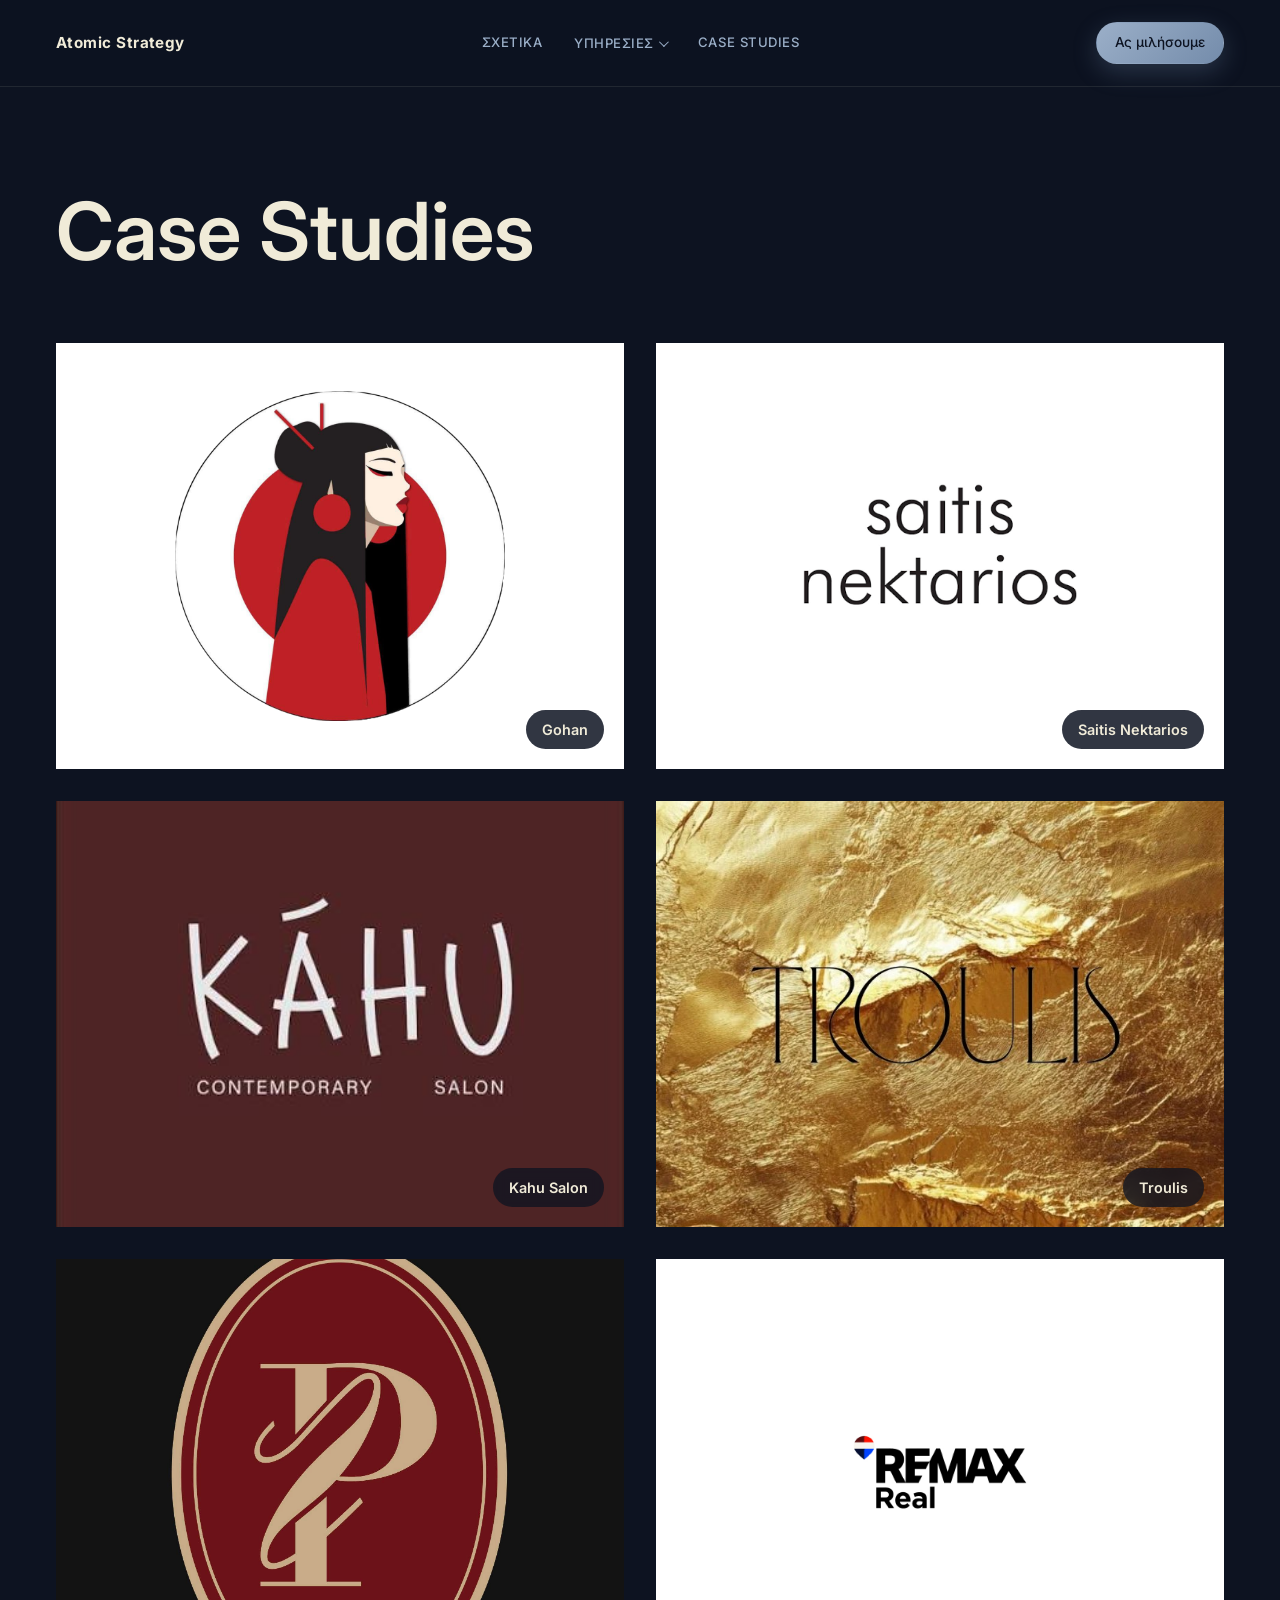
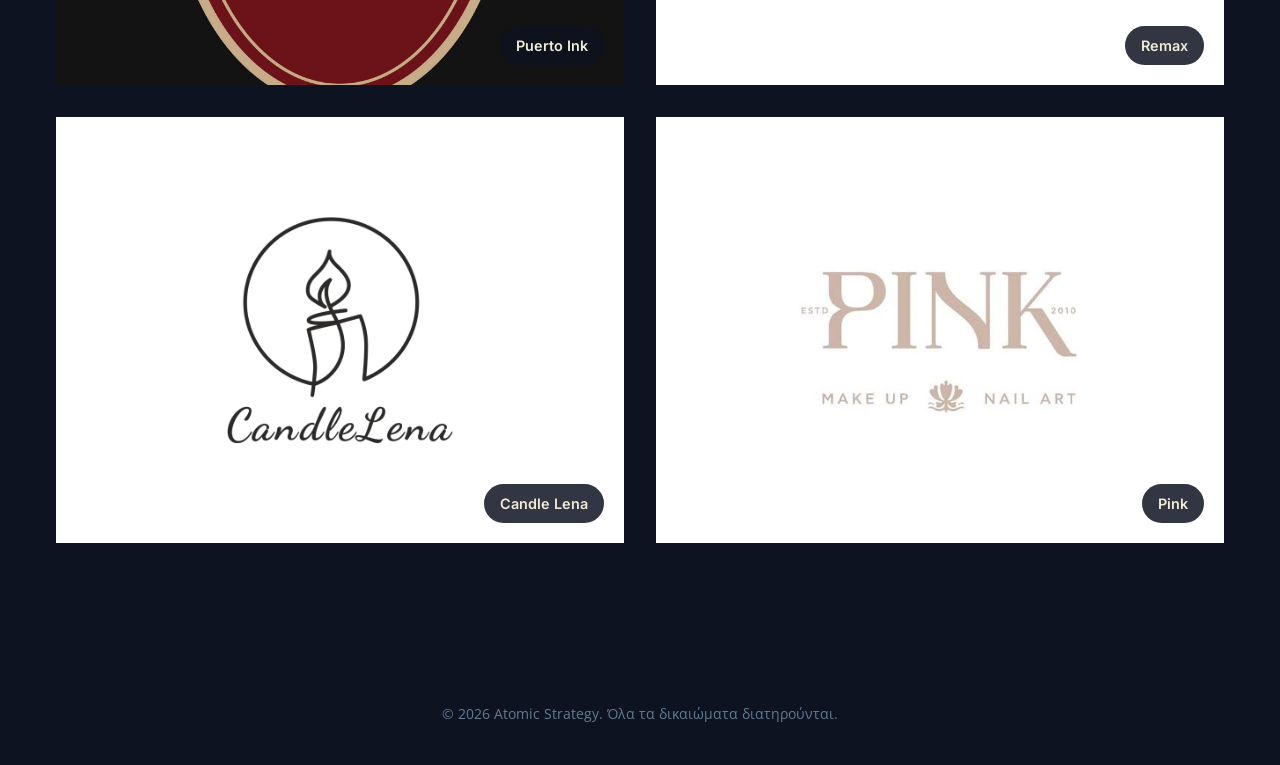
==== case-studies.html @ 685bf505 "Initial commit: Atomic Strategy marketing site Rebranded lamplight-master template into a single-pag" ====
<!DOCTYPE html>
<html lang="el">
<head>
<meta charset="UTF-8">
<meta name="viewport" content="width=device-width, initial-scale=1.0">
<title>Case Studies — Atomic Strategy</title>
<meta name="description" content="Brands που δουλέψαμε μαζί τους — social media, διαφημίσεις και web για κάθε ένα.">
<link rel="icon" type="image/svg+xml" href="assets/favicon.svg">
<link rel="preconnect" href="https://fonts.googleapis.com">
<link rel="preconnect" href="https://fonts.gstatic.com" crossorigin>
<link href="https://fonts.googleapis.com/css2?family=Inter:wght@400;500;600;700;800&family=Open+Sans:wght@400&display=swap" rel="stylesheet">
<link rel="stylesheet" href="styles.css?v=20260916f">
</head>
<body>

<header class="cs-header">
  <a href="index.html" class="cs-logo">Atomic Strategy</a>

  <nav class="cs-header-nav" aria-label="Κύρια πλοήγηση">
    <a href="index.html#about">Σχετικά</a>

    <div class="nav-dropdown">
      <button type="button" class="nav-dropdown-trigger" id="servicesDropdownTrigger" aria-expanded="false" aria-controls="servicesDropdownPanel">Υπηρεσίες</button>
      <div class="nav-dropdown-panel" id="servicesDropdownPanel" aria-hidden="true">
        <div class="nav-dropdown-grid">
          <a href="service-social-media.html" class="nav-dropdown-item">
            <span class="nav-dropdown-icon" aria-hidden="true">📱</span>
            <span class="nav-dropdown-text">
              <strong>Διαχείριση Social Media</strong>
              <span>Στρατηγική, παραγωγή και διαχείριση περιεχομένου για Meta &amp; TikTok, προσαρμοσμένα στο brand σου.</span>
            </span>
          </a>
          <a href="service-ads.html" class="nav-dropdown-item">
            <span class="nav-dropdown-icon" aria-hidden="true">🎯</span>
            <span class="nav-dropdown-text">
              <strong>Meta &amp; Google Ads</strong>
              <span>Καμπάνιες βασισμένες στο customer funnel, με στοχευμένο retargeting και μηνιαίο reporting.</span>
            </span>
          </a>
          <a href="service-web.html" class="nav-dropdown-item">
            <span class="nav-dropdown-icon" aria-hidden="true">🖥️</span>
            <span class="nav-dropdown-text">
              <strong>Κατασκευή Ιστοσελίδων</strong>
              <span>Γρήγορες, custom ιστοσελίδες φτιαγμένες να μετατρέπουν — όχι απλώς να δείχνουν ωραία.</span>
            </span>
          </a>
          <a href="service-brand-strategy.html" class="nav-dropdown-item">
            <span class="nav-dropdown-icon" aria-hidden="true">🚀</span>
            <span class="nav-dropdown-text">
              <strong>Brand Strategy</strong>
              <span>Θέση, αφήγηση και ταυτότητα που κάνουν το brand σου να ξεχωρίζει από το πλήθος.</span>
            </span>
          </a>
        </div>
        <a href="index.html#contact" class="nav-dropdown-footer">
          <span>Δεν ξέρεις από πού να ξεκινήσεις;</span>
          <span class="nav-dropdown-footer-cta">Κλείσε ένα ραντεβού <span aria-hidden="true">→</span></span>
        </a>
      </div>
    </div>

    <a href="case-studies.html">Case Studies</a>
  </nav>

  <a href="index.html#contact" class="btn btn-primary btn-small">Ας μιλήσουμε</a>
</header>

<main class="cs-main">
  <h1 class="cs-title">Case Studies</h1>

  <div class="cs-grid">
    <a href="index.html#contact" class="cs-item is-logo">
      <img src="assets/clients/gohan.png" alt="Gohan" loading="lazy">
      <span class="cs-item-name">Gohan</span>
    </a>
    <a href="index.html#contact" class="cs-item is-logo">
      <img src="assets/clients/saitis nektarios.png" alt="Saitis Nektarios" loading="lazy">
      <span class="cs-item-name">Saitis Nektarios</span>
    </a>
    <a href="index.html#contact" class="cs-item">
      <img src="assets/clients/kahu salon.jpeg" alt="Kahu Salon" loading="lazy">
      <span class="cs-item-name">Kahu Salon</span>
    </a>
    <a href="index.html#contact" class="cs-item">
      <img src="assets/clients/troulis.jpg" alt="Troulis" loading="lazy">
      <span class="cs-item-name">Troulis</span>
    </a>
    <a href="index.html#contact" class="cs-item">
      <img src="assets/clients/puertoink.jpg" alt="Puerto Ink" loading="lazy">
      <span class="cs-item-name">Puerto Ink</span>
    </a>
    <a href="index.html#contact" class="cs-item is-logo">
      <img src="assets/clients/remax.jpeg" alt="Remax" loading="lazy">
      <span class="cs-item-name">Remax</span>
    </a>
    <a href="index.html#contact" class="cs-item is-logo">
      <img src="assets/clients/candle lena.webp" alt="Candle Lena" loading="lazy">
      <span class="cs-item-name">Candle Lena</span>
    </a>
    <a href="index.html#contact" class="cs-item is-logo">
      <img src="assets/clients/pink.jpeg" alt="Pink" loading="lazy">
      <span class="cs-item-name">Pink</span>
    </a>
  </div>
</main>

<footer class="cs-footer">
  <span>© <span id="year"></span> Atomic Strategy. Όλα τα δικαιώματα διατηρούνται.</span>
</footer>

<script src="script.js?v=20260916f"></script>
</body>
</html>
---- styles.css ----
/* =========================================================
   Atomic Strategy — Brand & Marketing Strategy Studio
   Design system: monochrome deep-blue, dusty denim as a small accent
   Inter (display) + Open Sans (body) + Horizon (wordmark)
   ========================================================= */

@font-face {
  font-family: "Horizon";
  src: url("fonts/horizon/Horizon.woff2") format("woff2"),
       url("fonts/horizon/Horizon.otf") format("opentype");
  font-weight: 400; font-style: normal; font-display: swap;
}

/* Smooth native crossfade between pages (index ↔ case-studies ↔ the four
   service-*.html pages) — browsers that support the View Transitions API
   (Chromium-based ones, at least) animate the old page fading into the new
   one automatically; everywhere else this is simply ignored and navigation
   just works as normal. */
@view-transition {
  navigation: auto;
}

/* Previous accent palette, before the "Deep Space Blue Elegance" rebrand
   below — kept here for an easy rollback if needed:
   --bg-deep: #000000; --bg-base: #000000;
   --bg-raised: #495867; --bg-raised-2: #577399;
   --amber: #fe5f55; --amber-bright: #ff8177; --amber-dim: #d94a41;
   --amber-glow: rgba(254, 95, 85, 0.28); --accent-ink: #495867;
   --magenta: #bdd5ea; --magenta-bright: #d7e8f4;
   --magenta-glow: rgba(189, 213, 234, 0.25);
   --yellow: #fe5f55; --yellow-glow: rgba(254, 95, 85, 0.22);
   --text-primary: #f7f7ff; --text-secondary: #bdd5ea; --text-muted: #8fa3b8;
*/
:root {
  /* "Deep Space Blue Elegance" palette (coolors.co/palettes/popular/elegant) */
  --bg-deep: #0d1321;   /* Ink Black */
  --bg-base: #0d1321;
  --bg-raised: #1d2d44;   /* Deep Space Blue */
  --bg-raised-2: #3e5c76; /* Blue Slate */
  --border-soft: rgba(240, 235, 216, 0.09);
  --border-strong: rgba(240, 235, 216, 0.2);

  /* Dusty Denim — used only as a small accent */
  --amber: #748cab;
  --amber-bright: #9bafc8;
  --amber-dim: #5d7699;
  --amber-glow: rgba(116, 140, 171, 0.28);
  --accent-ink: #0d1321; /* Ink Black text on accent surfaces */

  /* Secondary accent for kickers, badges & doodles — Eggshell, the warm
     counterpoint to the cool blue primary accent */
  --magenta: #f0ebd8;
  --magenta-bright: #f7f3e4;
  --magenta-glow: rgba(240, 235, 216, 0.25);
  --yellow: #748cab;
  --yellow-glow: rgba(116, 140, 171, 0.22);

  /* Text */
  --text-primary: #f0ebd8;  /* Eggshell */
  --text-secondary: #9bafc8; /* light Dusty Denim */
  --text-muted: #647a91;

  --font-display: "Inter", "Segoe UI", sans-serif;
  --font-body: "Open Sans", "Segoe UI", sans-serif;
  --font-wordmark: "Horizon", var(--font-display);

  --radius-md: 14px;
  --radius-lg: 22px;
  --radius-pill: 999px;

  --shadow-soft: 0 20px 60px rgba(0, 0, 0, 0.55);
}

/* ---------- Reset ---------- */
* {
  box-sizing: border-box;
}

html {
  scroll-behavior: smooth;
  scrollbar-width: thin;
  scrollbar-color: var(--amber) var(--bg-deep);
}

::-webkit-scrollbar {
  width: 11px;
}

::-webkit-scrollbar-track {
  background: var(--bg-deep);
}

::-webkit-scrollbar-thumb {
  background: var(--amber-dim);
  border-radius: var(--radius-pill);
  border: 2px solid var(--bg-deep);
}

::-webkit-scrollbar-thumb:hover {
  background: var(--amber);
}

body {
  margin: 0;
  background: var(--bg-base);
  color: var(--text-primary);
  font-family: var(--font-body);
  line-height: 1.6;
  -webkit-font-smoothing: antialiased;
}

img {
  max-width: 100%;
  display: block;
}

a {
  color: inherit;
  text-decoration: none;
}

ul {
  margin: 0;
  padding: 0;
  list-style: none;
}

h1, h2, h3, h4 {
  font-family: var(--font-display);
  font-weight: 600;
  line-height: 1.2;
  margin: 0 0 0.5em;
}

p {
  margin: 0 0 1em;
}

.wrap {
  position: relative;
  z-index: 1;
  max-width: 1440px;
  margin: 0 auto;
  padding: 0 40px;
}

.skip-link {
  position: absolute;
  left: -9999px;
  top: 0;
  background: var(--amber);
  color: var(--accent-ink);
  padding: 12px 20px;
  border-radius: 0 0 8px 0;
  z-index: 100;
  font-weight: 600;
}

.skip-link:focus {
  left: 0;
}

/* ---------- Intro loader ----------
   "Atomic" stays put while the word below it cycles through a list (see
   script.js) and settles on "Strategy" — spelling out the full brand name
   before the loader fades out and hands off to the page underneath, which
   has already been rendering (and animating in) behind it the whole time. */
.loader {
  position: fixed;
  inset: 0;
  z-index: 500;
  display: flex;
  align-items: center;
  justify-content: center;
  background: var(--bg-deep);
  opacity: 1;
  visibility: visible;
  transition: opacity 0.6s ease, visibility 0s linear 0s;
}

.loader.is-done {
  opacity: 0;
  visibility: hidden;
  pointer-events: none;
  transition: opacity 0.6s ease, visibility 0s linear 0.6s;
}

body.is-loading {
  overflow: hidden;
}

.loader-inner {
  display: flex;
  flex-direction: column;
  align-items: center;
  gap: 0.15em;
  text-align: center;
  font-family: var(--font-wordmark);
  font-weight: 400;
}

.loader-atomic {
  font-size: clamp(2.2rem, 7vw, 5rem);
  letter-spacing: 0.02em;
  color: var(--text-primary);
}

.loader-cycle {
  display: inline-block;
  min-height: 1.15em;
  font-size: clamp(1.5rem, 4.6vw, 3.2rem);
  letter-spacing: 0.02em;
  color: var(--amber);
  opacity: 1;
  transform: translateY(0);
  transition: opacity 0.07s ease, transform 0.07s ease;
}

.loader-cycle.is-flip {
  opacity: 0;
  transform: translateY(-6px);
}

.loader-cycle.is-final {
  color: var(--amber-bright);
  text-shadow: 0 0 22px var(--amber-glow);
  animation: loader-final-pop 0.5s cubic-bezier(0.34, 1.56, 0.64, 1) both;
}

@keyframes loader-final-pop {
  0% { transform: scale(0.8); text-shadow: 0 0 0 transparent; }
  55% { transform: scale(1.16); text-shadow: 0 0 30px var(--amber-glow); }
  100% { transform: scale(1); text-shadow: 0 0 22px var(--amber-glow); }
}

.loader-bar {
  margin-top: 1.6em;
  width: min(220px, 50vw);
  height: 3px;
  border-radius: var(--radius-pill);
  background: var(--border-soft);
  overflow: hidden;
}

.loader-bar-fill {
  display: block;
  height: 100%;
  width: 0%;
  background: linear-gradient(90deg, var(--amber), var(--amber-bright));
  border-radius: var(--radius-pill);
  transition: width 0.12s linear;
}

@media (prefers-reduced-motion: reduce) {
  .loader { transition: none; }
  .loader-cycle { transition: none; }
  .loader-cycle.is-final { animation: none; }
  .loader-bar-fill { transition: none; }
}

/* ---------- Buttons ---------- */
.btn {
  display: inline-flex;
  align-items: center;
  justify-content: center;
  gap: 8px;
  padding: 13px 26px;
  border-radius: var(--radius-pill);
  font-family: var(--font-display);
  font-weight: 500;
  font-size: 0.95rem;
  border: 1px solid transparent;
  cursor: pointer;
  transition: transform 0.2s ease, box-shadow 0.2s ease, background 0.2s ease, border-color 0.2s ease;
  white-space: nowrap;
}

.btn-primary {
  background: linear-gradient(135deg, var(--amber-bright), var(--amber));
  color: var(--accent-ink);
  box-shadow: 0 8px 24px var(--amber-glow);
}

.btn-primary:hover {
  transform: translateY(-2px);
  box-shadow: 0 12px 32px var(--amber-glow);
}

.btn-ghost {
  background: transparent;
  border-color: var(--border-strong);
  color: var(--text-primary);
}

.btn-ghost:hover {
  border-color: var(--amber);
  color: var(--amber-bright);
}

.btn-small {
  padding: 9px 18px;
  font-size: 0.85rem;
}

/* ---------- Brand badge, top-left ---------- */
.brand-badge {
  position: absolute;
  top: 40px;
  left: 40px;
  z-index: 2;
  display: inline-flex;
  text-decoration: none;
  transition: transform 0.25s ease, filter 0.25s ease;
}

.brand-badge:hover {
  transform: scale(1.06);
  filter: drop-shadow(0 0 10px var(--amber-glow));
}

.brand-badge-text {
  font-family: var(--font-display);
  font-weight: 700;
  font-size: 0.72rem;
  line-height: 1.2;
  letter-spacing: 0.04em;
  text-transform: uppercase;
  color: var(--text-primary);
}

/* ---------- Nav (embedded in hero) ----------
   The menu toggle stands on its own on the left edge, vertically centered;
   the language switch stands separately, top-right. */
.hero-top-right {
  position: absolute;
  top: 40px;
  right: 40px;
  z-index: 2;
  display: flex;
  align-items: center;
  gap: 20px;
}

/* ---------- Section nav, top-center ---------- */
.hero-nav {
  position: absolute;
  top: 40px;
  left: 50%;
  transform: translateX(-50%);
  z-index: 2;
  display: flex;
  gap: clamp(20px, 3vw, 36px);
}

.hero-nav a {
  font-family: var(--font-display);
  font-size: 0.82rem;
  font-weight: 500;
  letter-spacing: 0.04em;
  text-transform: uppercase;
  color: var(--text-secondary);
  text-decoration: none;
  transition: color 0.2s ease;
}

.hero-nav a:hover {
  color: var(--amber-bright);
}

/* ---------- Floating navbar ----------
   Hidden (and non-interactive) while the hero is the active panel — its own
   embedded nav covers that — then fades in as a compact pill once scrolled
   past it, and stays fixed at the top for the rest of the page. Toggled via
   .is-visible from the pinned-scroll active-panel tracking in script.js. */
.floating-nav {
  position: fixed;
  top: 24px;
  left: 50%;
  z-index: 50;
  display: flex;
  align-items: center;
  gap: clamp(20px, 3vw, 40px);
  padding: 10px 10px 10px 22px;
  background: var(--bg-raised);
  border: 1px solid var(--border-soft);
  border-radius: var(--radius-md);
  box-shadow: var(--shadow-soft);
  opacity: 0;
  visibility: hidden;
  pointer-events: none;
  transform: translate(-50%, -10px);
  transition: opacity 0.3s ease, transform 0.3s ease, visibility 0s linear 0.3s;
}

.floating-nav.is-visible {
  opacity: 1;
  visibility: visible;
  pointer-events: auto;
  transform: translate(-50%, 0);
  transition: opacity 0.3s ease, transform 0.3s ease, visibility 0s;
}

.floating-nav-logo {
  font-family: var(--font-display);
  font-weight: 700;
  font-size: 0.85rem;
  letter-spacing: 0.03em;
  color: var(--text-primary);
  text-decoration: none;
  white-space: nowrap;
}

.floating-nav-links {
  display: flex;
  align-items: center;
  gap: clamp(16px, 2.4vw, 28px);
}

.floating-nav-links a,
.floating-nav-links .nav-dropdown-trigger {
  font-family: var(--font-display);
  font-size: 0.8rem;
  font-weight: 500;
  letter-spacing: 0.02em;
  color: var(--text-secondary);
  text-decoration: none;
  white-space: nowrap;
  transition: color 0.2s ease;
}

.floating-nav-links a:hover,
.floating-nav-links .nav-dropdown-trigger:hover {
  color: var(--amber-bright);
}

@media (max-width: 900px) {
  /* Drop the services dropdown from the compact pill on narrow viewports —
     it's still reachable from the hero's own nav further down the page. */
  .floating-nav {
    gap: 14px;
    padding: 8px 8px 8px 16px;
  }
  .floating-nav-links {
    gap: 12px;
  }
  .floating-nav-links .nav-dropdown {
    display: none;
  }
}

@media (max-width: 620px) {
  .floating-nav-logo {
    display: none;
  }
}

/* ---------- Services mega-menu dropdown, off the top nav ---------- */
.nav-dropdown {
  position: relative;
}

.nav-dropdown-trigger {
  display: inline-flex;
  align-items: center;
  gap: 5px;
  background: none;
  border: none;
  padding: 0;
  font-family: var(--font-display);
  font-size: 0.82rem;
  font-weight: 500;
  letter-spacing: 0.04em;
  text-transform: uppercase;
  color: var(--text-secondary);
  cursor: pointer;
  transition: color 0.2s ease;
}

.nav-dropdown-trigger::after {
  content: "";
  width: 6px;
  height: 6px;
  border-right: 1.5px solid currentColor;
  border-bottom: 1.5px solid currentColor;
  transform: rotate(45deg) translateY(-2px);
  transition: transform 0.2s ease;
}

.nav-dropdown-trigger:hover,
.nav-dropdown.is-open .nav-dropdown-trigger {
  color: var(--amber-bright);
}

.nav-dropdown.is-open .nav-dropdown-trigger::after {
  transform: rotate(-135deg) translateY(1px);
}

.nav-dropdown-panel {
  position: absolute;
  top: 100%;
  left: 50%;
  margin-top: 18px;
  transform: translate(-50%, -8px);
  width: min(620px, 90vw);
  z-index: 5;
  background: var(--bg-raised);
  border: 1px solid var(--border-soft);
  border-radius: var(--radius-lg);
  box-shadow: var(--shadow-soft);
  padding: 24px;
  opacity: 0;
  visibility: hidden;
  pointer-events: none;
  transition: opacity 0.2s ease, transform 0.2s ease, visibility 0s linear 0.2s;
}

.nav-dropdown.is-open .nav-dropdown-panel {
  opacity: 1;
  visibility: visible;
  pointer-events: auto;
  transform: translate(-50%, 0);
  transition: opacity 0.2s ease, transform 0.2s ease, visibility 0s;
}

.nav-dropdown-grid {
  display: grid;
  grid-template-columns: 1fr 1fr;
  gap: 4px 28px;
}

.nav-dropdown-item {
  display: flex;
  align-items: flex-start;
  gap: 12px;
  padding: 12px;
  border-radius: var(--radius-md);
  text-decoration: none;
  transition: background 0.2s ease;
}

.nav-dropdown-item:hover {
  background: var(--bg-raised-2);
}

.nav-dropdown-icon {
  flex: none;
  font-size: 1.2rem;
  line-height: 1;
  margin-top: 2px;
}

.nav-dropdown-text {
  display: flex;
  flex-direction: column;
  gap: 4px;
}

.nav-dropdown-text strong {
  font-family: var(--font-display);
  font-size: 0.92rem;
  font-weight: 600;
  color: var(--text-primary);
}

.nav-dropdown-text span {
  font-size: 0.82rem;
  line-height: 1.4;
  color: var(--text-secondary);
}

.nav-dropdown-footer {
  display: flex;
  align-items: center;
  justify-content: space-between;
  gap: 16px;
  flex-wrap: wrap;
  margin-top: 16px;
  padding-top: 16px;
  border-top: 1px solid var(--border-soft);
  text-decoration: none;
  font-size: 0.85rem;
  color: var(--text-secondary);
}

.nav-dropdown-footer-cta {
  font-family: var(--font-display);
  font-weight: 600;
  color: var(--amber-bright);
}

.nav-dropdown-footer-cta span {
  transition: transform 0.2s ease;
  display: inline-block;
}

.nav-dropdown-footer:hover .nav-dropdown-footer-cta span {
  transform: translateX(4px);
}

@media (max-width: 620px) {
  .nav-dropdown-panel {
    width: 88vw;
    padding: 18px;
  }

  .nav-dropdown-grid {
    grid-template-columns: 1fr;
    gap: 2px;
  }
}

/* ---------- Hero ---------- */
.hero {
  position: relative;
  overflow: hidden;
  min-height: 88vh;
  display: flex;
  align-items: center;
  padding: 140px 0 120px;
}

/* One centered line, sitting above the hero title/slogan — with the
   slogan itself on top (z-index 0 vs. the hero copy's own stacking
   context above it). */
.hero-watermark {
  position: absolute;
  inset: 0;
  z-index: 0;
  pointer-events: none;
  user-select: none;
}

.hero-watermark-word {
  position: absolute;
  top: 30%;
  left: 50%;
  transform: translate(-50%, -50%);
  width: max-content;
  font-family: var(--font-wordmark);
  font-weight: 400;
  font-size: clamp(2rem, 6vw, 4.6rem);
  letter-spacing: 0.04em;
  color: transparent;
  -webkit-text-stroke: 1.5px var(--magenta-glow);
  white-space: nowrap;
}

/* A solid-black duplicate of each word, revealed only inside a circle
   that script.js keeps synced to the atom mark's live position/size — so
   the letters read as a dark "cutout" specifically where it passes behind
   them, while the ghost outline above stays untouched everywhere else. */
.hero-watermark-fill {
  position: absolute;
  inset: 0;
  z-index: 0;
  pointer-events: none;
  user-select: none;
  --blob-x: 50%;
  --blob-y: 50%;
  --blob-r: 0px;
  -webkit-mask-image: radial-gradient(circle var(--blob-r) at var(--blob-x) var(--blob-y), #000 0%, #000 55%, transparent 100%);
  mask-image: radial-gradient(circle var(--blob-r) at var(--blob-x) var(--blob-y), #000 0%, #000 55%, transparent 100%);
}

/* The atom "lights up" whatever letters it's currently passing behind —
   revealed through the exact same mask circle script.js keeps synced to
   its live position (see --blob-x/--blob-y/--blob-r on .hero-watermark-fill). */
.hero-watermark-fill .hero-watermark-word {
  color: var(--amber-bright);
  -webkit-text-stroke: 0;
  text-shadow: 0 0 24px var(--amber-glow), 0 0 48px var(--amber-glow);
}

/* ---------- Decorative doodles ---------- */
.doodles {
  position: absolute;
  inset: 0;
  z-index: 0;
  pointer-events: none;
  overflow: hidden;
}

.doodle {
  position: absolute;
  opacity: 0.55;
}

.doodle-ring {
  width: 46px;
  height: 46px;
  border: 2px dashed var(--magenta);
  border-radius: 50%;
}

.doodle-dot {
  width: 10px;
  height: 10px;
  border-radius: 50%;
  background: var(--yellow);
}

.doodle-plus {
  width: 22px;
  height: 22px;
}

.doodle-plus::before,
.doodle-plus::after {
  content: "";
  position: absolute;
  background: var(--yellow);
}

.doodle-plus::before {
  left: 50%;
  top: 0;
  width: 2px;
  height: 100%;
  transform: translateX(-50%);
}

.doodle-plus::after {
  top: 50%;
  left: 0;
  width: 100%;
  height: 2px;
  transform: translateY(-50%);
}

.doodle-scribble {
  width: 60px;
  height: 30px;
  border: 2px solid var(--magenta-bright);
  border-radius: 50%;
  transform: rotate(-12deg);
  opacity: 0.35;
}

.doodle-1 { top: 14%; left: 6%; }
.doodle-2 { top: 68%; left: 12%; }
.doodle-3 { top: 24%; left: 46%; }
.doodle-4 { top: 78%; left: 52%; }
.doodle-5 { top: 10%; right: 8%; }
.doodle-6 { top: 55%; right: 4%; }

.doodle {
  animation: doodleFloat 7s ease-in-out infinite;
}

.doodle-1 { animation-duration: 6.5s; animation-delay: 0s; }
.doodle-2 { animation-duration: 8s; animation-delay: 0.6s; }
.doodle-3 { animation-duration: 7.2s; animation-delay: 1.2s; }
.doodle-4 { animation-duration: 9s; animation-delay: 0.3s; }
.doodle-5 { animation-duration: 6.8s; animation-delay: 0.9s; }
.doodle-6 { animation-duration: 7.6s; animation-delay: 1.5s; }

@keyframes doodleFloat {
  0%, 100% { transform: translate(0, 0) rotate(0deg); }
  50% { transform: translate(0, -14px) rotate(6deg); }
}

.doodle-scribble {
  animation-name: doodleFloatScribble;
}

@keyframes doodleFloatScribble {
  0%, 100% { transform: rotate(-12deg) translateY(0); }
  50% { transform: rotate(-6deg) translateY(-10px); }
}

.hero-glow {
  position: absolute;
  right: -10%;
  top: 20%;
  width: 46%;
  height: 60%;
  background: radial-gradient(50% 50% at 50% 50%, var(--amber-glow), transparent 72%);
  filter: blur(20px);
  pointer-events: none;
  opacity: 0.4;
}

.hero-inner {
  position: relative;
  z-index: 1;
  max-width: 780px;
}

.hero-title {
  font-size: clamp(2.6rem, 6vw, 4.6rem);
  color: var(--text-primary);
  margin-bottom: 36px;
  letter-spacing: -0.01em;
}

.glow-text {
  color: var(--amber-bright);
  text-shadow: 0 0 14px var(--amber-glow);
  animation: glowPulse 3.2s ease-in-out infinite;
}

@keyframes glowPulse {
  0%, 100% { text-shadow: 0 0 12px var(--amber-glow); }
  50% { text-shadow: 0 0 26px var(--amber-glow), 0 0 10px var(--amber-bright); }
}

.hero-scroll {
  position: absolute;
  left: 40px;
  bottom: 40px;
  z-index: 1;
  display: flex;
  align-items: center;
  gap: 14px;
  color: var(--text-muted);
  font-size: 0.78rem;
  letter-spacing: 0.08em;
  text-transform: uppercase;
}

.hero-scroll-mouse {
  position: relative;
  display: block;
  width: 22px;
  height: 36px;
  border: 1.5px solid var(--border-strong);
  border-radius: 12px;
  transition: border-color 0.2s ease;
}

.hero-scroll:hover .hero-scroll-mouse {
  border-color: var(--amber);
}

.hero-scroll-dot {
  position: absolute;
  left: 50%;
  top: 6px;
  width: 4px;
  height: 8px;
  border-radius: 2px;
  background: var(--amber);
  box-shadow: 0 0 6px 1px var(--amber-glow);
  transform: translateX(-50%);
  animation: heroScrollDot 1.8s ease-in-out infinite;
}

@keyframes heroScrollDot {
  0% { transform: translate(-50%, 0); opacity: 1; }
  60% { transform: translate(-50%, 14px); opacity: 0; }
  61% { transform: translate(-50%, 0); opacity: 0; }
  85% { opacity: 1; }
  100% { transform: translate(-50%, 0); opacity: 1; }
}

/* ---------- Sections ---------- */
.section {
  position: relative;
  overflow: hidden;
  padding: 88px 0;
}

/* Soft zoom as sections scroll through the viewport — progressive
   enhancement only; browsers without scroll-driven animation support
   just see the sections at normal scale (native scroll unaffected). */
@supports (animation-timeline: view()) {
  .section {
    animation: sectionZoom linear both;
    animation-timeline: view();
  }
}

@keyframes sectionZoom {
  0%   { transform: scale(0.92); opacity: 0.55; }
  50%  { transform: scale(1); opacity: 1; }
  100% { transform: scale(0.92); opacity: 0.55; }
}

/* ---------- Pinned scrollytelling mode ----------
   Enabled by JS (html.pin-mode, set synchronously in <head> when the
   browser supports position: sticky). The hero + sections stay pinned
   in one fixed viewport; scrolling crossfades between them instead of
   moving the page. Crossfade opacity is driven by script.js reading
   real scroll position (not CSS scroll-timeline — a view-timeline
   anchored to #pinWrap can't reach a true 0% when there isn't a full
   viewport of scrollable space above it, which is the case here right
   below the header). Native scroll itself is never intercepted. */
html.pin-mode .section {
  animation: none;
}

html.pin-mode #pinWrap {
  position: relative;
  height: 500vh;
}

html.pin-mode .pin-stage {
  position: sticky;
  top: 0;
  height: 100vh;
  overflow: hidden;
}

/* A simple ring that trails the cursor (and follows the same scripted path
   as it drifts through the rest of the scroll) — script.js drives the same
   position/scale/opacity/rotation keyframes it always has; only the look
   changed, from a multi-ring atom icon down to one clean circle. */
html.pin-mode .pin-bg-atom {
  position: absolute;
  top: 46%;
  left: 78%;
  width: 64px;
  height: 64px;
  z-index: 0;
  opacity: 0.55;
  transform: translate(-50%, -50%) scale(0.15);
  will-change: transform, opacity, left, top;
}

.atom-ring-simple {
  position: absolute;
  inset: 0;
  border: 2px solid var(--amber);
  border-radius: 50%;
  box-shadow: 0 0 20px var(--amber-glow);
}

html.pin-mode .panel {
  position: absolute;
  inset: 0;
  overflow-y: auto;
  opacity: 0;
  pointer-events: none;
  transform-origin: 50% 50%;
  will-change: opacity, transform;
  /* Only the outer page scrollbar (driving the pinned-scroll progress)
     should ever be visible. Each panel can still scroll internally as a
     fallback when its content doesn't fit one viewport, but its own
     scrollbar would sit flush against the outer one and read as a
     duplicate. */
  scrollbar-width: none;
}

html.pin-mode .panel::-webkit-scrollbar {
  display: none;
}

html.pin-mode .panel.is-active {
  pointer-events: auto;
}

html.pin-mode #top {
  opacity: 1;
}

.section-alt {
  background: linear-gradient(180deg, transparent, rgba(255, 255, 255, 0.02) 20%, rgba(255, 255, 255, 0.02) 80%, transparent);
}

.section-head {
  max-width: 640px;
  margin: 0 auto 44px;
  text-align: center;
}

.section-kicker {
  display: inline-block;
  font-family: var(--font-display);
  color: var(--magenta-bright);
  font-size: 0.85rem;
  font-weight: 500;
  text-transform: uppercase;
  letter-spacing: 0.06em;
  margin-bottom: 12px;
}

.section-head h2 {
  font-size: clamp(1.6rem, 3vw, 2.1rem);
}

.section-sub {
  color: var(--text-secondary);
  margin-bottom: 0;
}

/* ---------- About ---------- */
.about-grid {
  display: grid;
  grid-template-columns: 1.4fr 1fr;
  gap: 40px;
  align-items: start;
}

.about-body {
  color: var(--text-secondary);
  font-size: 1.05rem;
  max-width: 60ch;
}

.about-stats {
  display: grid;
  grid-template-columns: repeat(3, 1fr);
  gap: 20px;
}

.stat {
  background: var(--bg-raised);
  border: 1px solid var(--border-soft);
  border-radius: var(--radius-md);
  padding: 20px 16px;
  text-align: center;
}

.stat-num {
  display: block;
  font-family: var(--font-display);
  font-size: 1.6rem;
  color: var(--amber-bright);
  margin-bottom: 4px;
}

.stat-label {
  margin: 0;
  color: var(--text-muted);
  font-size: 0.82rem;
}

/* ---------- Services ---------- */
.services-grid {
  display: grid;
  grid-template-columns: repeat(4, 1fr);
  gap: 20px;
}

.service-card {
  background: var(--bg-raised);
  border: 1px solid var(--border-soft);
  border-radius: var(--radius-lg);
  padding: 28px 22px;
  transition: transform 0.2s ease, border-color 0.2s ease;
}

.service-card:hover {
  transform: translateY(-4px);
  border-color: var(--border-strong);
}

.service-icon {
  font-size: 1.6rem;
  margin-bottom: 14px;
}

.service-card h3 {
  font-size: 1.05rem;
  margin-bottom: 8px;
}

.service-card p {
  color: var(--text-secondary);
  font-size: 0.92rem;
  margin: 0;
}

/* ---------- Work / Case studies ---------- */
.work-grid {
  display: grid;
  grid-template-columns: repeat(3, 1fr);
  gap: 24px;
}

.work-card {
  background: var(--bg-raised);
  border: 1px solid var(--border-soft);
  border-radius: 0;
  overflow: hidden;
  display: flex;
  flex-direction: column;
  box-shadow: var(--shadow-soft);
}

.work-card.is-placeholder {
  border: 1.5px dashed var(--border-strong);
  background: var(--bg-base);
  box-shadow: none;
}

.work-media {
  position: relative;
  aspect-ratio: 1 / 1;
  background: var(--bg-raised-2);
  display: flex;
  align-items: center;
  justify-content: center;
  overflow: hidden;
}

.work-media img {
  width: 100%;
  height: 100%;
  object-fit: cover;
  transition: transform 0.5s ease;
}

.work-card:hover .work-media img {
  transform: scale(1.07);
}

/* Brand marks (logos) instead of full-bleed photography — shown whole on a
   plain white card, like the real Atomic Strategy portfolio treats them. */
.work-media.is-logo {
  background: #fff;
}

.work-media.is-logo img {
  object-fit: contain;
  padding: 28px;
}

.work-card.is-placeholder .work-media {
  background: repeating-linear-gradient(
    135deg,
    rgba(255, 255, 255, 0.03),
    rgba(255, 255, 255, 0.03) 10px,
    transparent 10px,
    transparent 20px
  );
}

.work-media-placeholder {
  color: var(--text-muted);
  font-size: 0.85rem;
  font-family: var(--font-display);
}

.work-badge {
  position: absolute;
  top: 12px;
  right: 12px;
  background: var(--magenta-glow);
  color: var(--magenta-bright);
  border: 1px solid rgba(240, 235, 216, 0.35);
  font-size: 0.7rem;
  font-family: var(--font-display);
  letter-spacing: 0.03em;
  padding: 4px 10px;
  border-radius: var(--radius-pill);
}

.work-body {
  padding: 22px;
  flex: 1;
  display: flex;
  flex-direction: column;
}

.work-body h3 {
  font-size: 1.05rem;
  margin-bottom: 6px;
}

.work-body p {
  color: var(--text-secondary);
  font-size: 0.9rem;
  margin-bottom: 16px;
}

.tag-list {
  display: flex;
  flex-wrap: wrap;
  gap: 8px;
  margin-bottom: 18px;
}

.tag-list li {
  font-size: 0.75rem;
  color: var(--text-muted);
  background: var(--bg-raised-2);
  border: 1px solid var(--border-soft);
  padding: 4px 10px;
  border-radius: var(--radius-pill);
}

.work-links {
  display: flex;
  gap: 16px;
  margin-top: auto;
}

.work-link {
  font-size: 0.85rem;
  font-weight: 600;
  color: var(--amber-bright);
}

.work-link.is-disabled {
  color: var(--text-muted);
  cursor: default;
}

/* ---------- Contact ---------- */
.contact-form {
  display: grid;
  grid-template-columns: 1fr 1fr;
  gap: 8px 32px;
  max-width: 760px;
  margin-bottom: 36px;
}

.form-field {
  position: relative;
  margin-bottom: 26px;
}

.form-field.full {
  grid-column: 1 / -1;
}

.form-field label {
  display: block;
  font-family: var(--font-display);
  font-size: 0.75rem;
  text-transform: uppercase;
  letter-spacing: 0.06em;
  color: var(--text-muted);
  margin-bottom: 10px;
}

.form-field input,
.form-field textarea {
  width: 100%;
  background: transparent;
  border: none;
  border-bottom: 1.5px solid var(--border-strong);
  color: var(--text-primary);
  font-family: var(--font-body);
  font-size: 1rem;
  padding: 8px 2px 12px;
  outline: none;
  transition: border-color 0.2s ease;
}

.form-field textarea {
  resize: vertical;
  min-height: 90px;
}

.form-field input:focus,
.form-field textarea:focus {
  border-color: var(--magenta);
}

.form-field input::placeholder,
.form-field textarea::placeholder {
  color: var(--text-muted);
}

.contact-form-actions {
  grid-column: 1 / -1;
  display: flex;
  align-items: center;
  gap: 16px;
  flex-wrap: wrap;
  margin-top: 4px;
}

.form-note {
  color: var(--text-muted);
  font-size: 0.82rem;
  margin: 0;
}

.contact-divider {
  display: flex;
  align-items: center;
  gap: 14px;
  color: var(--text-muted);
  font-size: 0.8rem;
  text-transform: uppercase;
  letter-spacing: 0.06em;
  max-width: 760px;
  margin-bottom: 28px;
}

.contact-divider::before,
.contact-divider::after {
  content: "";
  height: 1px;
  flex: 1;
  background: var(--border-soft);
}

.contact-actions {
  display: flex;
  flex-wrap: wrap;
  gap: 14px;
}

/* ---------- Footer (embedded at the bottom of the contact panel) ---------- */
.embedded-footer {
  margin-top: 56px;
  padding-top: 24px;
  border-top: 1px solid var(--border-soft);
}

.footer-inner {
  display: flex;
  flex-wrap: wrap;
  justify-content: space-between;
  gap: 8px;
  color: var(--text-muted);
  font-size: 0.85rem;
}

.footer-inner p {
  margin: 0;
}

/* ---------- Scroll reveal ---------- */
.reveal {
  opacity: 0;
  transform: translateY(28px);
  transition: opacity 0.7s ease, transform 0.7s ease;
}

.reveal.is-visible {
  opacity: 1;
  transform: translateY(0);
}

/* ---------- Responsive ---------- */
@media (max-width: 860px) {
  .hero {
    padding: 120px 0 100px;
    min-height: unset;
  }

  .hero-scroll {
    left: 24px;
    bottom: 24px;
  }

  .about-grid {
    grid-template-columns: 1fr;
  }

  .services-grid {
    grid-template-columns: repeat(2, 1fr);
  }

  .work-grid {
    grid-template-columns: 1fr;
  }

  .contact-form {
    grid-template-columns: 1fr;
  }
}

@media (max-width: 620px) {
  .hero {
    flex-direction: column;
    align-items: flex-start;
  }

  .hero-scroll {
    position: static;
    margin-top: 24px;
  }
}

@media (max-width: 520px) {
  .wrap {
    padding: 0 20px;
  }

  .brand-badge {
    top: 14px;
    left: 14px;
  }

  .hero-top-right {
    top: 14px;
    right: 14px;
    gap: 10px;
  }

  .hero-top-right .btn {
    padding: 8px 14px;
    font-size: 0.78rem;
  }

  .hero-nav {
    top: 70px;
    gap: 14px;
    flex-wrap: wrap;
    justify-content: center;
    max-width: 84vw;
  }

  .hero-nav a {
    font-size: 0.7rem;
  }

  .services-grid {
    grid-template-columns: 1fr;
  }

  .about-stats {
    grid-template-columns: 1fr;
  }
}

/* ---------- Reduced motion ---------- */
@media (prefers-reduced-motion: reduce) {
  html {
    scroll-behavior: auto;
  }

  .section {
    animation: none;
  }

  html.pin-mode #pinWrap {
    height: auto;
  }

  html.pin-mode .pin-stage {
    position: static;
    height: auto;
    overflow: visible;
  }

  html.pin-mode .pin-bg-atom {
    display: none;
  }

  html.pin-mode .panel {
    position: static;
    opacity: 1;
    transform: none;
    pointer-events: auto;
    animation: none;
    overflow: visible;
  }

  .btn,
  .service-card {
    transition: none;
  }

  .doodle {
    animation: none;
  }

  .hero-scroll-dot {
    animation: none;
  }

  .glow-text {
    animation: none;
  }

  .reveal {
    opacity: 1;
    transform: none;
    transition: none;
  }

  .work-media img {
    transition: none;
  }
}

/* =========================================================
   Case Studies page (case-studies.html) — a big, full-bleed
   gallery grid instead of the compact in-page work-grid cards.
   ========================================================= */
.cs-header {
  position: sticky;
  top: 0;
  z-index: 20;
  display: flex;
  align-items: center;
  justify-content: space-between;
  gap: 20px;
  padding: 22px clamp(20px, 5vw, 56px);
  background: rgba(13, 19, 33, 0.86);
  backdrop-filter: blur(14px);
  -webkit-backdrop-filter: blur(14px);
  border-bottom: 1px solid var(--border-soft);
}

.cs-header-nav {
  display: flex;
  align-items: center;
  gap: clamp(18px, 2.6vw, 32px);
}

.cs-header-nav > a,
.cs-header-nav .nav-dropdown-trigger {
  font-family: var(--font-display);
  font-size: 0.82rem;
  font-weight: 500;
  letter-spacing: 0.04em;
  text-transform: uppercase;
  color: var(--text-secondary);
  text-decoration: none;
  white-space: nowrap;
  transition: color 0.2s ease;
}

.cs-header-nav > a:hover,
.cs-header-nav .nav-dropdown-trigger:hover {
  color: var(--amber-bright);
}

@media (max-width: 900px) {
  .cs-header-nav .nav-dropdown {
    display: none;
  }
}

@media (max-width: 560px) {
  .cs-header-nav {
    display: none;
  }
}

.cs-logo {
  font-family: var(--font-display);
  font-weight: 700;
  font-size: 0.95rem;
  letter-spacing: 0.03em;
  color: var(--text-primary);
  text-decoration: none;
}

.cs-main {
  padding: clamp(48px, 8vw, 96px) clamp(20px, 5vw, 56px) clamp(80px, 10vw, 140px);
  max-width: 1440px;
  margin: 0 auto;
}

.cs-title {
  font-size: clamp(2.4rem, 7vw, 5rem);
  margin-bottom: clamp(36px, 6vw, 64px);
}

.cs-grid {
  display: grid;
  grid-template-columns: 1fr 1fr;
  gap: clamp(20px, 3vw, 32px);
}

.cs-item {
  position: relative;
  display: block;
  aspect-ratio: 4 / 3;
  overflow: hidden;
  background: var(--bg-raised-2);
  text-decoration: none;
}

.cs-item img {
  width: 100%;
  height: 100%;
  object-fit: cover;
  transition: transform 0.5s ease;
}

.cs-item.is-logo {
  background: #fff;
}

.cs-item.is-logo img {
  object-fit: contain;
  padding: 48px;
}

.cs-item:hover img {
  transform: scale(1.05);
}

.cs-item-name {
  position: absolute;
  right: 20px;
  bottom: 20px;
  padding: 8px 16px;
  border-radius: var(--radius-pill);
  background: rgba(13, 19, 33, 0.75);
  backdrop-filter: blur(6px);
  -webkit-backdrop-filter: blur(6px);
  font-family: var(--font-display);
  font-weight: 600;
  font-size: 0.9rem;
  color: var(--text-primary);
}

.cs-item.is-logo .cs-item-name {
  background: rgba(13, 19, 33, 0.85);
  color: var(--text-primary);
}

.cs-footer {
  padding: 32px clamp(20px, 5vw, 56px) 40px;
  text-align: center;
  color: var(--text-muted);
  font-size: 0.85rem;
}

@media (max-width: 760px) {
  .cs-grid {
    grid-template-columns: 1fr;
  }
}

/* =========================================================
   Service detail pages (service-*.html) — one per dropdown item,
   each with its own accent-tinted background (set inline per page
   by overriding --bg/--bg-raised/--bg-raised-2/--amber* on :root).
   ========================================================= */
.svc-detail-main {
  padding: clamp(64px, 10vw, 120px) clamp(20px, 5vw, 56px) clamp(80px, 10vw, 140px);
  max-width: 860px;
  margin: 0 auto;
}

.svc-hero {
  text-align: center;
  margin-bottom: clamp(40px, 6vw, 64px);
}

.svc-hero-title {
  font-size: clamp(2.2rem, 6vw, 4rem);
  line-height: 1.05;
  margin-bottom: 10px;
}

.svc-hero-tagline {
  font-size: clamp(1.1rem, 2.4vw, 1.5rem);
  color: var(--text-secondary);
  font-weight: 500;
  line-height: 1.4;
}

.svc-hero-actions {
  display: flex;
  align-items: center;
  justify-content: center;
  gap: 16px;
  flex-wrap: wrap;
  margin-top: clamp(24px, 4vw, 36px);
}

.svc-switch {
  display: flex;
  flex-wrap: wrap;
  justify-content: center;
  gap: 6px;
  margin-bottom: clamp(48px, 7vw, 72px);
  padding: 8px;
  background: var(--bg-raised);
  border: 1px solid var(--border-soft);
  border-radius: var(--radius-pill);
}

.svc-switch-item {
  padding: 10px 18px;
  border-radius: var(--radius-pill);
  font-family: var(--font-display);
  font-size: 0.8rem;
  font-weight: 600;
  color: var(--text-secondary);
  text-decoration: none;
  white-space: nowrap;
  transition: background 0.2s ease, color 0.2s ease;
}

.svc-switch-item:hover {
  color: var(--text-primary);
}

.svc-switch-item.is-active {
  background: var(--amber);
  color: var(--accent-ink);
}

@media (max-width: 560px) {
  .svc-switch {
    border-radius: var(--radius-lg);
  }
  .svc-switch-item {
    flex: 1 1 auto;
    text-align: center;
  }
}

.svc-detail-eyebrow {
  display: inline-block;
  font-family: var(--font-display);
  font-size: 0.8rem;
  font-weight: 600;
  letter-spacing: 0.1em;
  text-transform: uppercase;
  color: var(--amber-bright);
  margin-bottom: 18px;
}

.svc-detail-lead {
  font-size: clamp(1.05rem, 2vw, 1.25rem);
  color: var(--text-secondary);
  line-height: 1.7;
  max-width: 62ch;
  margin-bottom: clamp(40px, 6vw, 64px);
}

.svc-detail-list {
  border-top: 1px solid var(--border-soft);
  margin-bottom: clamp(48px, 7vw, 72px);
}

.svc-detail-list li {
  display: flex;
  align-items: baseline;
  gap: 18px;
  padding: 20px 4px;
  border-bottom: 1px solid var(--border-soft);
  color: var(--text-secondary);
  font-size: 1rem;
}

.svc-detail-list li::before {
  content: "";
  flex: none;
  width: 8px;
  height: 8px;
  border-radius: 50%;
  background: var(--amber);
  margin-top: 6px;
}

.svc-detail-cta {
  padding: clamp(32px, 5vw, 48px);
  background: var(--bg-raised);
  border: 1px solid var(--border-soft);
  border-radius: var(--radius-lg);
  text-align: center;
}

.svc-detail-cta p {
  color: var(--text-secondary);
  margin-bottom: 20px;
}
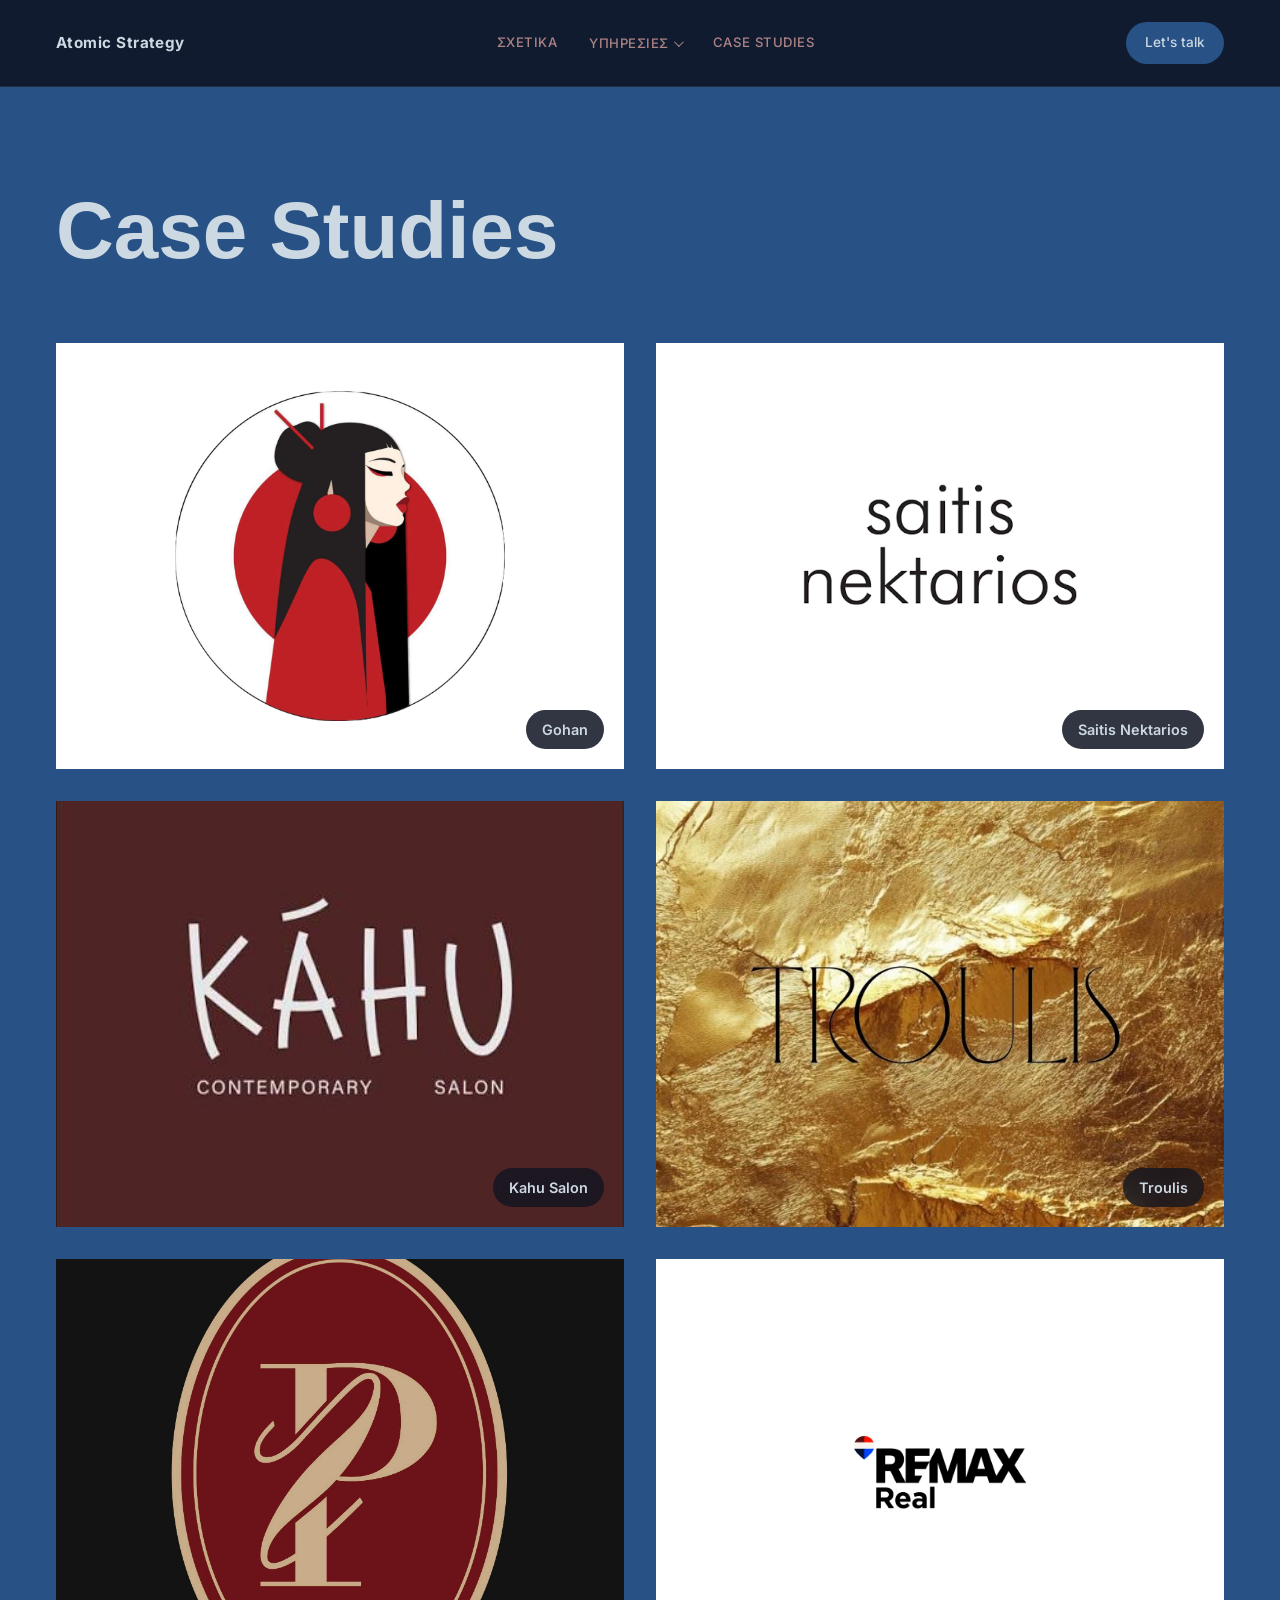
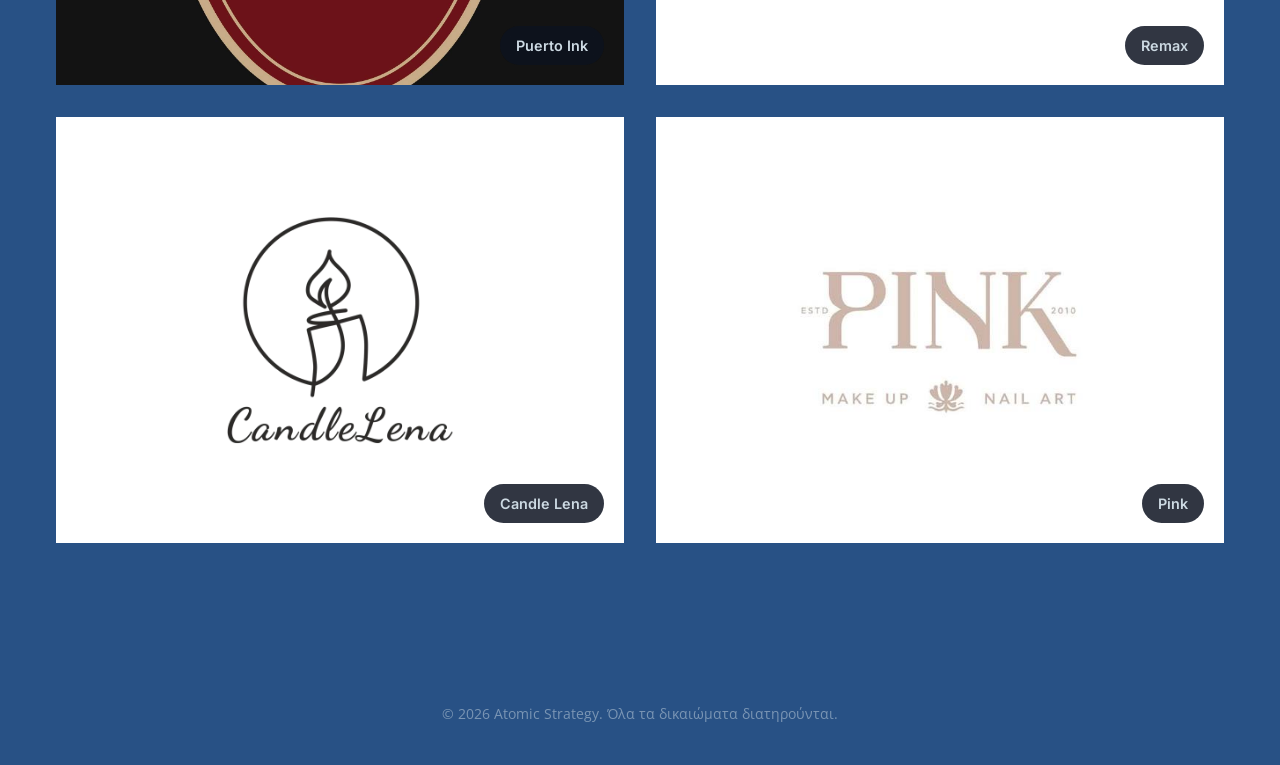
==== commit b97b512f: "Add pinned hero video scrollytelling, loading reveal, and new palette Hero background video now shri" ====
--- a/case-studies.html
+++ b/case-studies.html
@@ -9,7 +9,7 @@
 <link rel="preconnect" href="https://fonts.googleapis.com">
 <link rel="preconnect" href="https://fonts.gstatic.com" crossorigin>
 <link href="https://fonts.googleapis.com/css2?family=Inter:wght@400;500;600;700;800&family=Open+Sans:wght@400&display=swap" rel="stylesheet">
-<link rel="stylesheet" href="styles.css?v=20260916f">
+<link rel="stylesheet" href="styles.css?v=202609197">
 </head>
 <body>
 
@@ -62,7 +62,7 @@
     <a href="case-studies.html">Case Studies</a>
   </nav>
 
-  <a href="index.html#contact" class="btn btn-primary btn-small">Ας μιλήσουμε</a>
+  <a href="index.html#contact" class="btn btn-primary btn-small btn-cta-violet">Let's talk</a>
 </header>
 
 <main class="cs-main">
@@ -108,6 +108,6 @@
   <span>© <span id="year"></span> Atomic Strategy. Όλα τα δικαιώματα διατηρούνται.</span>
 </footer>
 
-<script src="script.js?v=20260916f"></script>
+<script src="script.js?v=202609197"></script>
 </body>
 </html>
--- a/styles.css
+++ b/styles.css
@@ -1,6 +1,7 @@
 /* =========================================================
    Atomic Strategy — Brand & Marketing Strategy Studio
-   Design system: monochrome deep-blue, dusty denim as a small accent
+   Design system: Yale Blue/Deep Taupe darks, Powder Blue text,
+   Persimmon as the one warm accent
    Inter (display) + Open Sans (body) + Horizon (wordmark)
    ========================================================= */
 
@@ -20,49 +21,52 @@
   navigation: auto;
 }
 
-/* Previous accent palette, before the "Deep Space Blue Elegance" rebrand
-   below — kept here for an easy rollback if needed:
-   --bg-deep: #000000; --bg-base: #000000;
-   --bg-raised: #495867; --bg-raised-2: #577399;
-   --amber: #fe5f55; --amber-bright: #ff8177; --amber-dim: #d94a41;
-   --amber-glow: rgba(254, 95, 85, 0.28); --accent-ink: #495867;
-   --magenta: #bdd5ea; --magenta-bright: #d7e8f4;
-   --magenta-glow: rgba(189, 213, 234, 0.25);
-   --yellow: #fe5f55; --yellow-glow: rgba(254, 95, 85, 0.22);
-   --text-primary: #f7f7ff; --text-secondary: #bdd5ea; --text-muted: #8fa3b8;
+/* Previous accent palette, before the "Skyline Denim" rebrand below —
+   kept here for an easy rollback if needed:
+   --bg-deep: #450920; --bg-base: #450920;
+   --bg-raised: #a53860; --bg-raised-2: #b8496b;
+   --border-soft: rgba(249, 219, 189, 0.09); --border-strong: rgba(249, 219, 189, 0.2);
+   --amber: #ffa5ab; --amber-bright: #ffc2c6; --amber-dim: #e08890;
+   --amber-glow: rgba(255, 165, 171, 0.28); --accent-ink: #450920;
+   --magenta: #f9dbbd; --magenta-bright: #fce8d4;
+   --magenta-glow: rgba(249, 219, 189, 0.25);
+   --yellow: #ffa5ab; --yellow-glow: rgba(255, 165, 171, 0.22);
+   --text-primary: #f9dbbd; --text-secondary: #da627d; --text-muted: #8a5a68;
 */
 :root {
-  /* "Deep Space Blue Elegance" palette (coolors.co/palettes/popular/elegant) */
-  --bg-deep: #0d1321;   /* Ink Black */
-  --bg-base: #0d1321;
-  --bg-raised: #1d2d44;   /* Deep Space Blue */
-  --bg-raised-2: #3e5c76; /* Blue Slate */
-  --border-soft: rgba(240, 235, 216, 0.09);
-  --border-strong: rgba(240, 235, 216, 0.2);
-
-  /* Dusty Denim — used only as a small accent */
-  --amber: #748cab;
-  --amber-bright: #9bafc8;
-  --amber-dim: #5d7699;
-  --amber-glow: rgba(116, 140, 171, 0.28);
-  --accent-ink: #0d1321; /* Ink Black text on accent surfaces */
-
-  /* Secondary accent for kickers, badges & doodles — Eggshell, the warm
-     counterpoint to the cool blue primary accent */
-  --magenta: #f0ebd8;
-  --magenta-bright: #f7f3e4;
-  --magenta-glow: rgba(240, 235, 216, 0.25);
-  --yellow: #748cab;
-  --yellow-glow: rgba(116, 140, 171, 0.22);
+  /* "Skyline Denim" palette — Yale Blue/Deep Taupe backgrounds, Powder
+     Blue text, Persimmon as the one warm accent */
+  --bg-deep: #285185;    /* Yale Blue */
+  --bg-base: #285185;
+  --bg-raised: #6f4849;  /* Deep Taupe */
+  --bg-raised-2: #8d6667; /* lighter Deep Taupe, for a second raised layer */
+  --border-soft: rgba(204, 217, 226, 0.09);
+  --border-strong: rgba(204, 217, 226, 0.2);
+
+  /* Persimmon — the one warm accent */
+  --amber: #d67940;
+  --amber-bright: #f4975e;
+  --amber-dim: #b66736;
+  --amber-glow: rgba(214, 121, 64, 0.28);
+  --accent-ink: #1c2f4d; /* dark ink for text on accent (Persimmon) surfaces */
+
+  /* Secondary accent for kickers, badges & doodles — Powder Blue, the
+     cool counterpoint to the Persimmon primary accent */
+  --magenta: #ccd9e2;
+  --magenta-bright: #dbe8f1;
+  --magenta-glow: rgba(204, 217, 226, 0.25);
+  --yellow: #d67940;
+  --yellow-glow: rgba(214, 121, 64, 0.22);
 
   /* Text */
-  --text-primary: #f0ebd8;  /* Eggshell */
-  --text-secondary: #9bafc8; /* light Dusty Denim */
-  --text-muted: #647a91;
+  --text-primary: #ccd9e2;   /* Powder Blue */
+  --text-secondary: #ad8384; /* dusty rose-taupe */
+  --text-muted: #7a95b4;
 
   --font-display: "Inter", "Segoe UI", sans-serif;
   --font-body: "Open Sans", "Segoe UI", sans-serif;
   --font-wordmark: "Horizon", var(--font-display);
+  --font-heading: "Helvetica Neue", Arial, sans-serif;
 
   --radius-md: 14px;
   --radius-lg: 22px;
@@ -126,8 +130,8 @@
 }
 
 h1, h2, h3, h4 {
-  font-family: var(--font-display);
-  font-weight: 600;
+  font-family: var(--font-heading);
+  font-weight: 700;
   line-height: 1.2;
   margin: 0 0 0.5em;
 }
@@ -161,10 +165,11 @@
 }
 
 /* ---------- Intro loader ----------
-   "Atomic" stays put while the word below it cycles through a list (see
-   script.js) and settles on "Strategy" — spelling out the full brand name
-   before the loader fades out and hands off to the page underneath, which
-   has already been rendering (and animating in) behind it the whole time. */
+   The hero itself IS the loading screen — video already playing behind it,
+   nav/slogan/logo/explore hidden until the bar finishes (see the
+   body.is-loading rules further down) — with "Atomic"/the cycling word
+   overlaid on top of the video, settling on "Strategy" right as the bar
+   completes, then handing off into the hero reveal transition. */
 .loader {
   position: fixed;
   inset: 0;
@@ -172,7 +177,7 @@
   display: flex;
   align-items: center;
   justify-content: center;
-  background: var(--bg-deep);
+  background: transparent;
   opacity: 1;
   visibility: visible;
   transition: opacity 0.6s ease, visibility 0s linear 0s;
@@ -203,6 +208,8 @@
   font-size: clamp(2.2rem, 7vw, 5rem);
   letter-spacing: 0.02em;
   color: var(--text-primary);
+  /* Extra legibility over the moving hero video underneath. */
+  text-shadow: 0 2px 20px rgba(0, 0, 0, 0.5);
 }
 
 .loader-cycle {
@@ -286,6 +293,24 @@
   box-shadow: 0 12px 32px var(--amber-glow);
 }
 
+/* The nav "Let's talk" CTA specifically — matches the hero/dark theme's
+   own Yale Blue rather than standing out in the accent color, so it reads
+   as part of the surrounding chrome instead of a pop-color button.
+   Hardcoded to the dark-theme blue (not var(--bg-*), which further
+   down the page resolves to the light theme's white — see #services
+   etc.) since this button appears both there and in the still-dark
+   hero/floating-nav. */
+.btn-cta-violet {
+  background: #285185;
+  color: #ccd9e2;
+  box-shadow: none;
+}
+
+.btn-cta-violet:hover {
+  background: #34659e;
+  box-shadow: 0 8px 20px rgba(40, 81, 133, 0.4);
+}
+
 .btn-ghost {
   background: transparent;
   border-color: var(--border-strong);
@@ -305,8 +330,8 @@
 /* ---------- Brand badge, top-left ---------- */
 .brand-badge {
   position: absolute;
-  top: 40px;
-  left: 40px;
+  top: 20px;
+  left: 20px;
   z-index: 2;
   display: inline-flex;
   text-decoration: none;
@@ -316,6 +341,31 @@
 .brand-badge:hover {
   transform: scale(1.06);
   filter: drop-shadow(0 0 10px var(--amber-glow));
+}
+
+/* Logo, nav options and slogan stay hidden while the hero doubles as the
+   loading screen, then fade in together once script.js's loader finish()
+   removes body.is-loading (bar complete) — reusing that existing timing
+   instead of adding new JS for the reveal. */
+.hero .brand-badge,
+.hero .hero-nav,
+.hero .hero-top-right,
+.hero .hero-copy,
+.hero .hero-scroll {
+  transition: opacity 0.8s ease 0.1s;
+}
+
+body.is-loading .hero .brand-badge,
+body.is-loading .hero .hero-nav,
+body.is-loading .hero .hero-top-right,
+body.is-loading .hero .hero-copy,
+body.is-loading .hero .hero-scroll {
+  /* !important: script.js's scroll-driven header/slogan fade sets an
+     inline opacity (starting at 1, at scroll progress 0) on these same
+     elements on load, which would otherwise beat this rule outright
+     regardless of selector specificity. */
+  opacity: 0 !important;
+  pointer-events: none !important;
 }
 
 .brand-badge-text {
@@ -326,6 +376,17 @@
   letter-spacing: 0.04em;
   text-transform: uppercase;
   color: var(--text-primary);
+  white-space: nowrap;
+}
+
+/* The hero's own badge (top-left) reads white and considerably larger,
+   right in the corner — the floating pill nav reuses the same
+   .brand-badge-text markup/class at its original compact size and theme
+   color, so this is scoped to just the hero instance rather than changed
+   on the shared rule above. */
+.hero .brand-badge-text {
+  font-size: 2rem;
+  color: #fff;
 }
 
 /* ---------- Nav (embedded in hero) ----------
@@ -333,8 +394,8 @@
    the language switch stands separately, top-right. */
 .hero-top-right {
   position: absolute;
-  top: 40px;
-  right: 40px;
+  top: 24px;
+  right: 24px;
   z-index: 2;
   display: flex;
   align-items: center;
@@ -344,7 +405,7 @@
 /* ---------- Section nav, top-center ---------- */
 .hero-nav {
   position: absolute;
-  top: 40px;
+  top: 24px;
   left: 50%;
   transform: translateX(-50%);
   z-index: 2;
@@ -352,18 +413,20 @@
   gap: clamp(20px, 3vw, 36px);
 }
 
-.hero-nav a {
+.hero-nav a,
+.hero-nav .nav-dropdown-trigger {
   font-family: var(--font-display);
   font-size: 0.82rem;
   font-weight: 500;
   letter-spacing: 0.04em;
   text-transform: uppercase;
-  color: var(--text-secondary);
+  color: #fff;
   text-decoration: none;
   transition: color 0.2s ease;
 }
 
-.hero-nav a:hover {
+.hero-nav a:hover,
+.hero-nav .nav-dropdown-trigger:hover {
   color: var(--amber-bright);
 }
 
@@ -381,7 +444,9 @@
   align-items: center;
   gap: clamp(20px, 3vw, 40px);
   padding: 10px 10px 10px 22px;
-  background: var(--bg-raised);
+  background: transparent;
+  backdrop-filter: blur(18px) saturate(140%);
+  -webkit-backdrop-filter: blur(18px) saturate(140%);
   border: 1px solid var(--border-soft);
   border-radius: var(--radius-md);
   box-shadow: var(--shadow-soft);
@@ -401,13 +466,9 @@
 }
 
 .floating-nav-logo {
-  font-family: var(--font-display);
-  font-weight: 700;
-  font-size: 0.85rem;
-  letter-spacing: 0.03em;
-  color: var(--text-primary);
+  display: inline-flex;
+  align-items: center;
   text-decoration: none;
-  white-space: nowrap;
 }
 
 .floating-nav-links {
@@ -628,6 +689,10 @@
   z-index: 0;
   pointer-events: none;
   user-select: none;
+  /* Disabled for now — flip this back to visible (and the matching rule
+     on .hero-watermark-fill below) to bring the "ATOMIC STRATEGY"
+     background wordmark back. */
+  display: none;
 }
 
 .hero-watermark-word {
@@ -660,6 +725,8 @@
   --blob-r: 0px;
   -webkit-mask-image: radial-gradient(circle var(--blob-r) at var(--blob-x) var(--blob-y), #000 0%, #000 55%, transparent 100%);
   mask-image: radial-gradient(circle var(--blob-r) at var(--blob-x) var(--blob-y), #000 0%, #000 55%, transparent 100%);
+  /* Disabled alongside .hero-watermark above — see the note there. */
+  display: none;
 }
 
 /* The atom "lights up" whatever letters it's currently passing behind —
@@ -770,10 +837,11 @@
 
 .hero-glow {
   position: absolute;
-  right: -10%;
-  top: 20%;
-  width: 46%;
-  height: 60%;
+  left: 50%;
+  top: 18%;
+  width: 60%;
+  height: 64%;
+  transform: translateX(-50%);
   background: radial-gradient(50% 50% at 50% 50%, var(--amber-glow), transparent 72%);
   filter: blur(20px);
   pointer-events: none;
@@ -784,30 +852,35 @@
   position: relative;
   z-index: 1;
   max-width: 780px;
+  margin: 0 auto;
+  text-align: center;
 }
 
 .hero-title {
   font-size: clamp(2.6rem, 6vw, 4.6rem);
-  color: var(--text-primary);
+  color: #fff;
   margin-bottom: 36px;
   letter-spacing: -0.01em;
 }
 
+/* Still gets its glow treatment, just in white rather than the accent
+   color — "all the letters in the hero should be white" per request. */
 .glow-text {
-  color: var(--amber-bright);
-  text-shadow: 0 0 14px var(--amber-glow);
+  color: #fff;
+  text-shadow: 0 0 14px rgba(255, 255, 255, 0.5);
   animation: glowPulse 3.2s ease-in-out infinite;
 }
 
 @keyframes glowPulse {
-  0%, 100% { text-shadow: 0 0 12px var(--amber-glow); }
-  50% { text-shadow: 0 0 26px var(--amber-glow), 0 0 10px var(--amber-bright); }
+  0%, 100% { text-shadow: 0 0 12px rgba(255, 255, 255, 0.4); }
+  50% { text-shadow: 0 0 26px rgba(255, 255, 255, 0.6), 0 0 10px rgba(255, 255, 255, 0.8); }
 }
 
 .hero-scroll {
   position: absolute;
-  left: 40px;
+  left: 50%;
   bottom: 40px;
+  transform: translateX(-50%);
   z-index: 1;
   display: flex;
   align-items: center;
@@ -891,7 +964,14 @@
 
 html.pin-mode #pinWrap {
   position: relative;
-  height: 500vh;
+  /* Only the hero + the video showcase are still pinned/crossfaded now —
+     Services onward scroll normally below this (see index.html). Sized so
+     the pinned range's scrollable distance (this minus one viewport) is
+     ~17 "notches" of ~100px each at a typical viewport height — matching
+     script.js's VIDEO_MORPH_END, so the pin releases into normal scroll
+     right as the video finishes landing rather than leaving a dead pinned
+     stretch after it. */
+  height: 289vh;
 }
 
 html.pin-mode .pin-stage {
@@ -904,8 +984,16 @@
 /* A simple ring that trails the cursor (and follows the same scripted path
    as it drifts through the rest of the scroll) — script.js drives the same
    position/scale/opacity/rotation keyframes it always has; only the look
-   changed, from a multi-ring atom icon down to one clean circle. */
+   changed, from a multi-ring atom icon down to one clean circle.
+   Pin-mode only (no scroll-driven crossfade to drive it otherwise) — hidden
+   by default so its child's absolute/inset:0 never falls back to sizing
+   itself against the viewport instead of this box. */
+.pin-bg-atom {
+  display: none;
+}
+
 html.pin-mode .pin-bg-atom {
+  display: block;
   position: absolute;
   top: 46%;
   left: 78%;
@@ -923,6 +1011,277 @@
   border: 2px solid var(--amber);
   border-radius: 50%;
   box-shadow: 0 0 20px var(--amber-glow);
+}
+
+/* Hero background video that shrinks into a small framed panel as you
+   scroll, then freezes there — a fixed-position element (sibling of the
+   hero panel, not a child of it) so its own opacity/position stay
+   entirely under script.js's control rather than fading with the hero.
+   Its rect is interpolated every scroll tick between a full-viewport
+   cover and #videoPanelTarget's live position inside the hero (see
+   updateHeroVideo in script.js) — plain top/left/width/height, not a CSS
+   transition, since the values change continuously with scroll, not at
+   one discrete breakpoint. Once landed, script.js simply stops updating
+   these and it stays exactly where it is — still fixed, so it remains on
+   screen (and keeps playing) no matter how much further you scroll past
+   it. Pin-mode only: without the scroll-driven crossfade there's no
+   "progress" to morph against, so it would otherwise just sit fixed over
+   the whole page on a normal stacked layout. */
+html.pin-mode .hero-video-frame {
+  position: fixed;
+  top: 0;
+  left: 0;
+  width: 100vw;
+  height: 100vh;
+  z-index: 0;
+  overflow: hidden;
+  border-radius: 0;
+  box-shadow: none;
+}
+
+html:not(.pin-mode) .hero-video-frame {
+  display: none;
+}
+
+/* Without pin-mode there's no scroll "progress" driving the morph, so the
+   showcase section would otherwise just show its heading over an empty,
+   permanently invisible placeholder box — skip the whole section there. */
+html:not(.pin-mode) #showcase {
+  display: none;
+}
+
+.hero-video {
+  position: absolute;
+  inset: 0;
+  width: 100%;
+  height: 100%;
+  object-fit: cover;
+  display: block;
+}
+
+.hero-video-overlay {
+  position: absolute;
+  inset: 0;
+  background: linear-gradient(180deg, rgba(13, 19, 33, 0.5), rgba(13, 19, 33, 0.72));
+  transition: opacity 0.3s ease;
+}
+
+html.pin-mode .hero-video-frame.is-landed {
+  /* Above the active panel's own content (so the landed panel + its play
+     button are actually clickable) — but only once landed. While it's
+     still full-bleed over the hero, it stays at z-index: 0 specifically so
+     the hero's own nav/badge/copy (z-index: 2, see .hero-nav etc.) keep
+     rendering on top of it, as a background should. Needs the same
+     `html.pin-mode` prefix as the base rule below, not just a matching
+     class count — a bare `.hero-video-frame.is-landed` selector is less
+     specific than `html.pin-mode .hero-video-frame` (extra type selector)
+     and would lose to it regardless of source order. */
+  z-index: 10;
+  border: 1px solid var(--border-soft);
+  box-shadow: var(--shadow-soft);
+  /* Own aspect-ratio rather than height: 100% of #videoPanelTarget once
+     docked (see dockVideoIntoTarget in script.js) — derives height from
+     its own (real, 100%-of-target) width directly, so the frame's shape
+     never depends on #videoPanelTarget's own rendered height agreeing
+     with this at all. Needs height: auto here too — aspect-ratio is
+     ignored whenever height already has a definite value, and the base
+     rule below still says height: 100vh (that's only meant for the
+     pre-landed, position: fixed state); clearing the inline height in
+     dockVideoIntoTarget isn't enough on its own to un-set that. */
+  height: auto;
+  aspect-ratio: 16 / 9;
+}
+
+.hero-video-frame.is-landed .hero-video-overlay {
+  opacity: 0.3;
+}
+
+.hero-video-play {
+  position: absolute;
+  top: 50%;
+  left: 50%;
+  transform: translate(-50%, -50%) scale(1);
+  width: 64px;
+  height: 64px;
+  border-radius: 50%;
+  border: none;
+  background: rgba(240, 235, 216, 0.94);
+  color: var(--accent-ink);
+  display: flex;
+  align-items: center;
+  justify-content: center;
+  font-size: 1.1rem;
+  cursor: pointer;
+  opacity: 0;
+  visibility: hidden;
+  pointer-events: none;
+  transition: opacity 0.25s ease, transform 0.25s ease, visibility 0s linear 0.25s;
+}
+
+.hero-video-frame.is-landed .hero-video-play {
+  opacity: 1;
+  visibility: visible;
+  pointer-events: auto;
+  transition: opacity 0.25s ease, transform 0.25s ease, visibility 0s;
+}
+
+.hero-video-frame.is-playing .hero-video-play {
+  opacity: 0;
+  visibility: hidden;
+  pointer-events: none;
+}
+
+.hero-video-play:hover {
+  transform: translate(-50%, -50%) scale(1.08);
+}
+
+/* Lives inside the hero panel itself now, not a separate pinned section —
+   centered over the same spot the hero title occupies, fading in via
+   script.js (tied to the same morphT that drives the video's own shrink)
+   as the header/slogan fade out, so the video settles into this flanked
+   layout right in place rather than handing off to another section. Once
+   the hero's own pinned dwell ends, the whole panel (video now docked
+   in-flow inside #videoPanelTarget below) scrolls away normally with it. */
+.video-showcase-inner {
+  position: absolute;
+  top: 50%;
+  left: 50%;
+  transform: translate(-50%, -50%);
+  z-index: 3;
+  width: min(1100px, calc(100% - 80px));
+  opacity: 0;
+  /* Grid, not flex: "Δες" and "πώς δουλεύουμε" are very different widths,
+     so space-between (or any flex-grow split) would shift the middle
+     column off true center by however much those two labels differ. Two
+     equal 1fr side columns center the middle column exactly regardless
+     of what's in the side ones. */
+  display: grid;
+  grid-template-columns: 1fr auto 1fr;
+  align-items: center;
+  gap: clamp(16px, 4vw, 48px);
+}
+
+.video-showcase-label {
+  /* Capped width forces long labels (e.g. "πώς δουλεύουμε") to wrap
+     reliably instead of overflowing sideways into the video — a bare 1fr
+     grid track only guarantees room for the longest unbroken word, not
+     the whole phrase, so without this a long enough label could still
+     spill over the video's edge at some viewport widths. */
+  max-width: 200px;
+  font-family: var(--font-display);
+  font-weight: 700;
+  font-size: clamp(1.4rem, 2.6vw, 2.2rem);
+  line-height: 1.15;
+  letter-spacing: -0.01em;
+  color: var(--text-primary);
+}
+
+.video-showcase-label:first-child {
+  justify-self: end;
+  text-align: right;
+}
+
+.video-showcase-label:last-child {
+  justify-self: start;
+  text-align: left;
+}
+
+.video-panel-target {
+  width: 640px;
+  max-width: 100%;
+  /* Fixed 16:9 — matching the viewport's own (usually quite wide/
+     landscape) aspect ratio instead made the landed panel read as too
+     wide, even though it avoided object-fit: cover subtly re-cropping
+     the footage as it lands. Traded back for the cleaner, more familiar
+     video-panel shape. */
+  aspect-ratio: 16 / 9;
+  visibility: hidden;
+}
+
+/* ---------- Trusted-by logo marquee ---------- */
+.trusted-by-section {
+  padding: 64px 0 88px;
+}
+
+.trusted-by-head {
+  text-align: center;
+  margin-bottom: 36px;
+}
+
+.trusted-by-label {
+  display: inline-block;
+  padding: 10px 22px;
+  border: 1px solid var(--border-strong);
+  border-radius: var(--radius-pill);
+  font-family: var(--font-display);
+  font-weight: 600;
+  font-size: 0.85rem;
+  letter-spacing: 0.03em;
+  color: var(--text-secondary);
+}
+
+/* Two rows, each an overflow-hidden viewport onto a track holding the logo
+   set twice back to back — animating the track exactly one set-width to
+   the left (or right, for the second row) loops seamlessly, since the
+   moment the first copy scrolls fully out, the second is sitting in the
+   exact spot the first started in. */
+.logo-marquee {
+  display: flex;
+  flex-direction: column;
+  gap: 18px;
+}
+
+.logo-marquee-row {
+  overflow: hidden;
+  -webkit-mask-image: linear-gradient(90deg, transparent, #000 8%, #000 92%, transparent);
+  mask-image: linear-gradient(90deg, transparent, #000 8%, #000 92%, transparent);
+}
+
+.logo-marquee-track {
+  display: flex;
+  width: max-content;
+  gap: 18px;
+  animation: logo-marquee 32s linear infinite;
+}
+
+.logo-marquee-track-reverse {
+  animation-name: logo-marquee-reverse;
+  animation-duration: 36s;
+}
+
+@keyframes logo-marquee {
+  from { transform: translateX(0); }
+  to { transform: translateX(-50%); }
+}
+
+@keyframes logo-marquee-reverse {
+  from { transform: translateX(-50%); }
+  to { transform: translateX(0); }
+}
+
+.logo-tile {
+  flex: 0 0 auto;
+  width: 160px;
+  height: 84px;
+  display: flex;
+  align-items: center;
+  justify-content: center;
+  padding: 18px 22px;
+  background: var(--bg-raised);
+  border: 1px solid var(--border-soft);
+  border-radius: var(--radius-md);
+}
+
+.logo-tile img {
+  max-width: 100%;
+  max-height: 100%;
+  object-fit: contain;
+}
+
+@media (prefers-reduced-motion: reduce) {
+  .logo-marquee-track {
+    animation: none;
+  }
 }
 
 html.pin-mode .panel {
@@ -957,6 +1316,34 @@
   background: linear-gradient(180deg, transparent, rgba(255, 255, 255, 0.02) 20%, rgba(255, 255, 255, 0.02) 80%, transparent);
 }
 
+/* Below the logo carousel (which stays on the dark theme, right after
+   the video), the rest of the page switches to a white background —
+   redefining the theme variables here (rather than overriding every
+   individual component) lets everything downstream that already reads
+   var(--bg-raised)/var(--text-primary)/etc. — cards, kickers, borders,
+   shadows — pick up light-appropriate values for free through
+   inheritance, with no separate light-mode rules to keep in sync. */
+#services,
+#work,
+#about,
+#contact {
+  --bg-deep: #fff;
+  --bg-base: #fff;
+  --bg-raised: #eef2f5;
+  --bg-raised-2: #e2e9ee;
+  --border-soft: rgba(40, 81, 133, 0.08);
+  --border-strong: rgba(40, 81, 133, 0.18);
+  --magenta: #6f4849;
+  --magenta-bright: #285185;
+  --magenta-glow: rgba(40, 81, 133, 0.12);
+  --text-primary: #183150;
+  --text-secondary: #6f4849;
+  --text-muted: #9c9195;
+  --shadow-soft: 0 20px 60px rgba(0, 0, 0, 0.08);
+  background: var(--bg-base);
+  color: var(--text-primary);
+}
+
 .section-head {
   max-width: 640px;
   margin: 0 auto 44px;
@@ -1335,7 +1722,6 @@
   }
 
   .hero-scroll {
-    left: 24px;
     bottom: 24px;
   }
 
@@ -1359,11 +1745,12 @@
 @media (max-width: 620px) {
   .hero {
     flex-direction: column;
-    align-items: flex-start;
+    align-items: center;
   }
 
   .hero-scroll {
     position: static;
+    transform: none;
     margin-top: 24px;
   }
 }
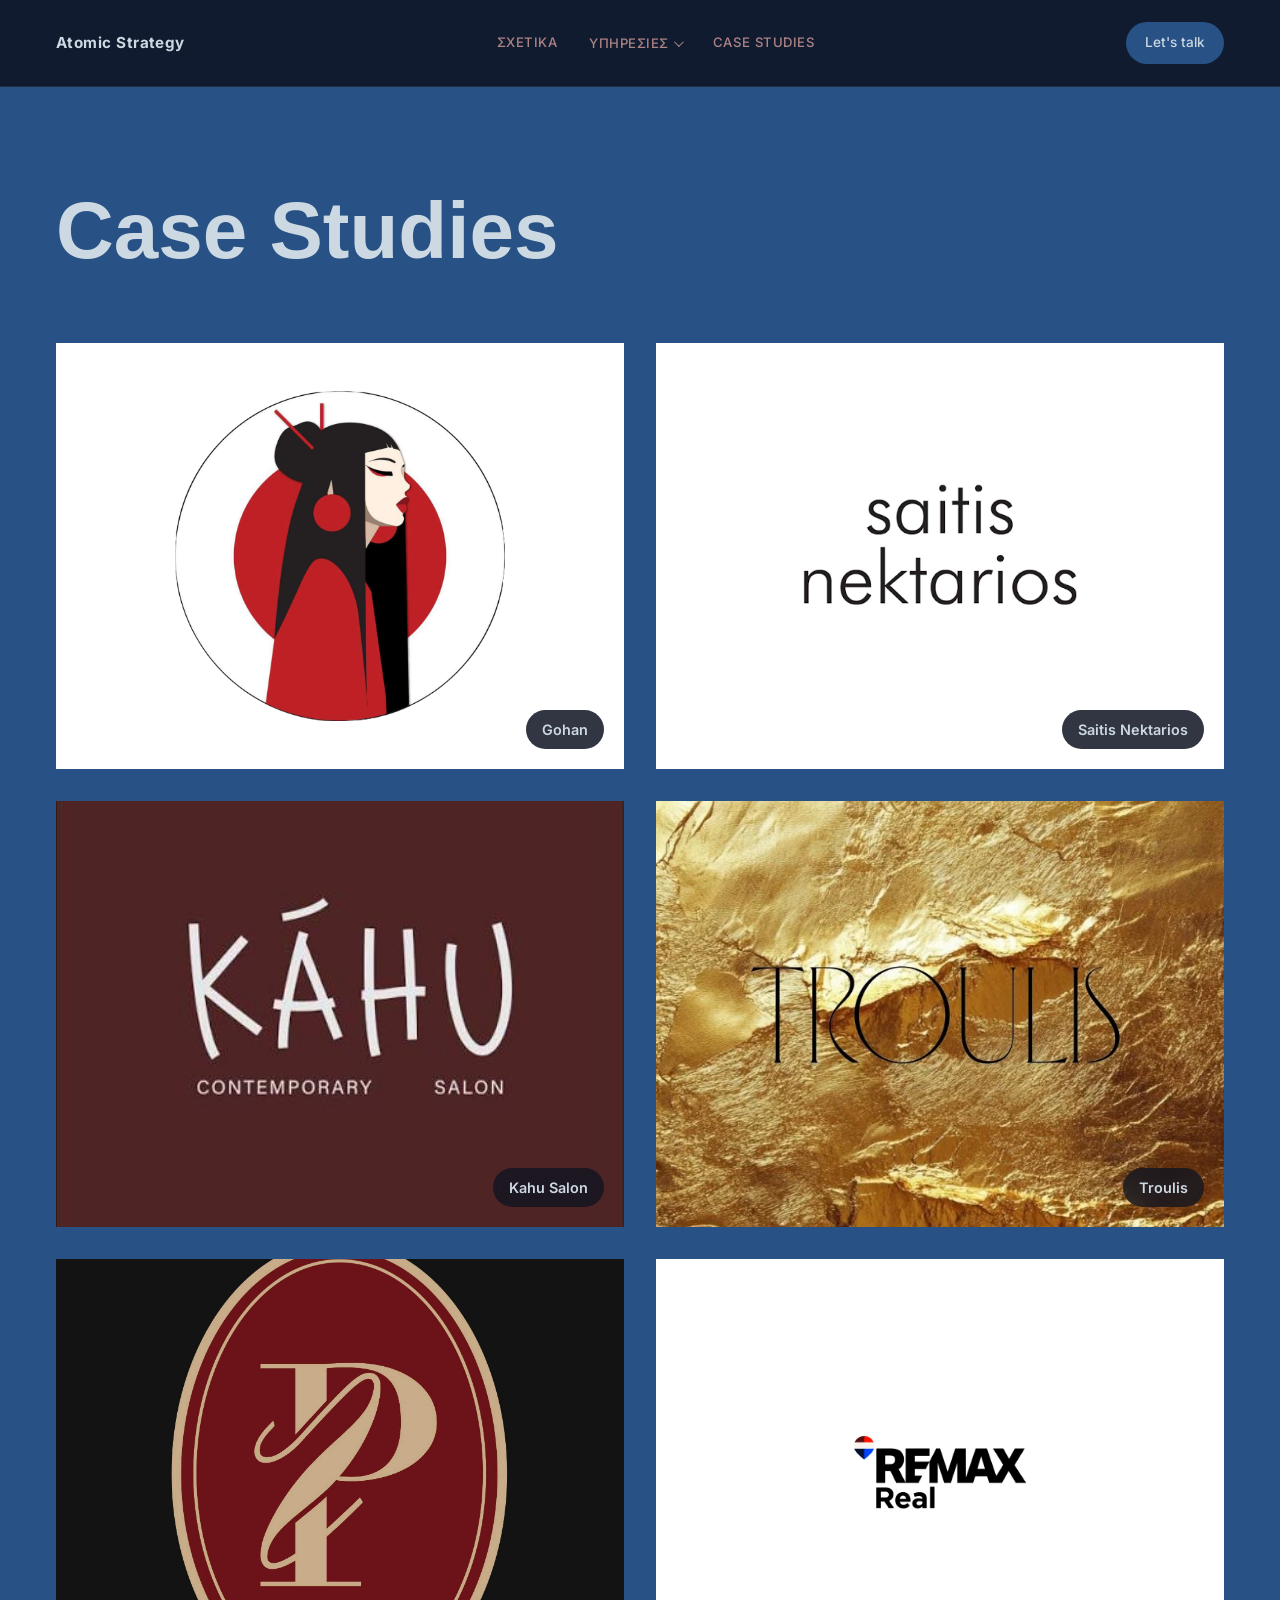
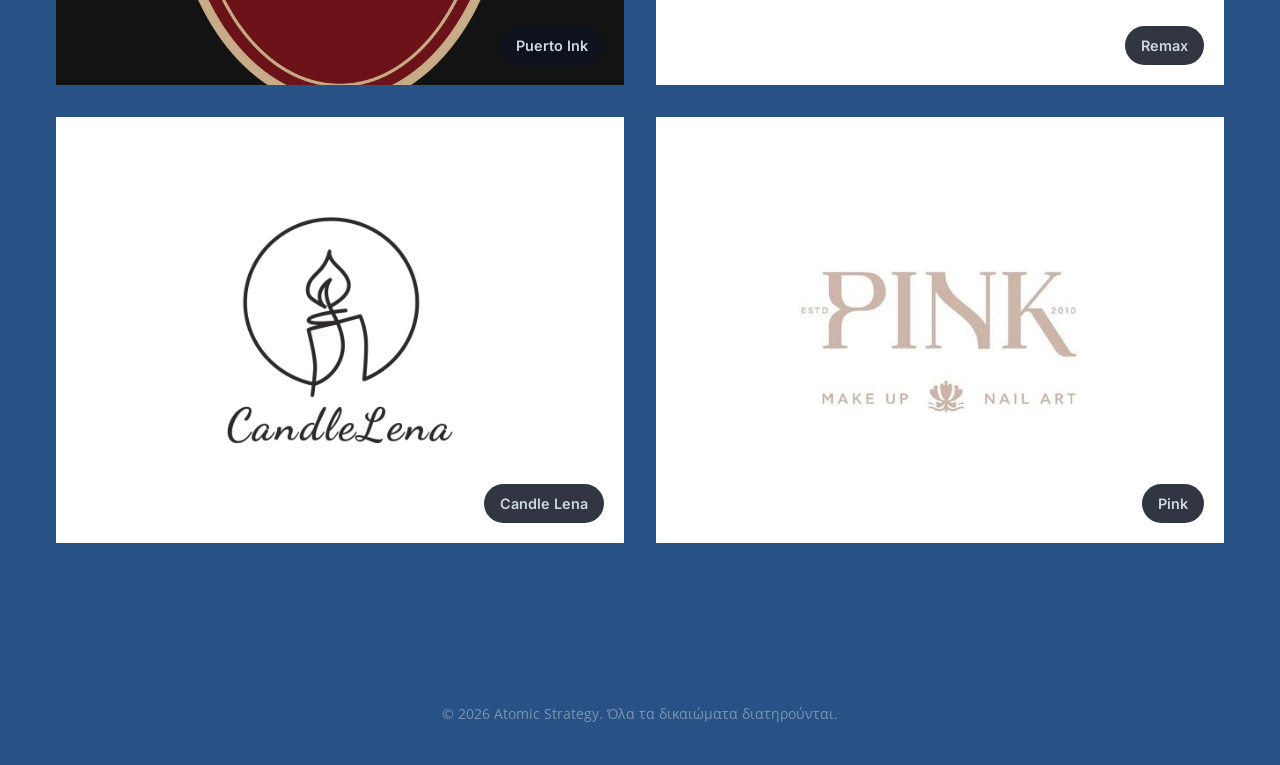
==== commit 1a945ca2: "Restyle hero slogan into two staggered phrases, tweak font Splits the hero title into two lines ("Ma" ====
--- a/case-studies.html
+++ b/case-studies.html
@@ -9,7 +9,7 @@
 <link rel="preconnect" href="https://fonts.googleapis.com">
 <link rel="preconnect" href="https://fonts.gstatic.com" crossorigin>
 <link href="https://fonts.googleapis.com/css2?family=Inter:wght@400;500;600;700;800&family=Open+Sans:wght@400&display=swap" rel="stylesheet">
-<link rel="stylesheet" href="styles.css?v=202609197">
+<link rel="stylesheet" href="styles.css?v=202609204">
 </head>
 <body>
 
@@ -108,6 +108,6 @@
   <span>© <span id="year"></span> Atomic Strategy. Όλα τα δικαιώματα διατηρούνται.</span>
 </footer>
 
-<script src="script.js?v=202609197"></script>
+<script src="script.js?v=202609204"></script>
 </body>
 </html>
--- a/styles.css
+++ b/styles.css
@@ -856,11 +856,48 @@
   text-align: center;
 }
 
+/* The hero's own copy breaks out of that centered 780px column and off
+   the hero's default vertical centering — both title lines now sit
+   together at the hero's bottom edge, one at the left, one at the right
+   (see .hero-title below). */
+.hero .hero-inner {
+  /* .hero is a flex row with this as its only flow child, so without an
+     explicit width it shrink-wraps to content instead of filling the
+     section — which is exactly what let max-width: none quietly do
+     nothing. */
+  width: 100%;
+  max-width: none;
+  text-align: initial;
+  align-self: flex-end;
+}
+
 .hero-title {
+  /* Inter at its heaviest weight instead of the generic Helvetica Neue
+     heading font — more character for the one line on the page meant to
+     grab attention, with no extra font load since Inter's already here
+     for the nav/buttons. */
+  font-family: var(--font-display);
+  font-weight: 800;
   font-size: clamp(2.6rem, 6vw, 4.6rem);
   color: #fff;
-  margin-bottom: 36px;
-  letter-spacing: -0.01em;
+  letter-spacing: -0.02em;
+  display: flex;
+  flex-direction: column;
+  gap: clamp(20px, 5vw, 64px);
+}
+
+.hero-title-line-1,
+.hero-title-line-2 {
+  text-align: left;
+  max-width: 65%;
+}
+
+.hero-title-line-1 {
+  align-self: flex-start;
+}
+
+.hero-title-line-2 {
+  align-self: flex-end;
 }
 
 /* Still gets its glow treatment, just in white rather than the accent
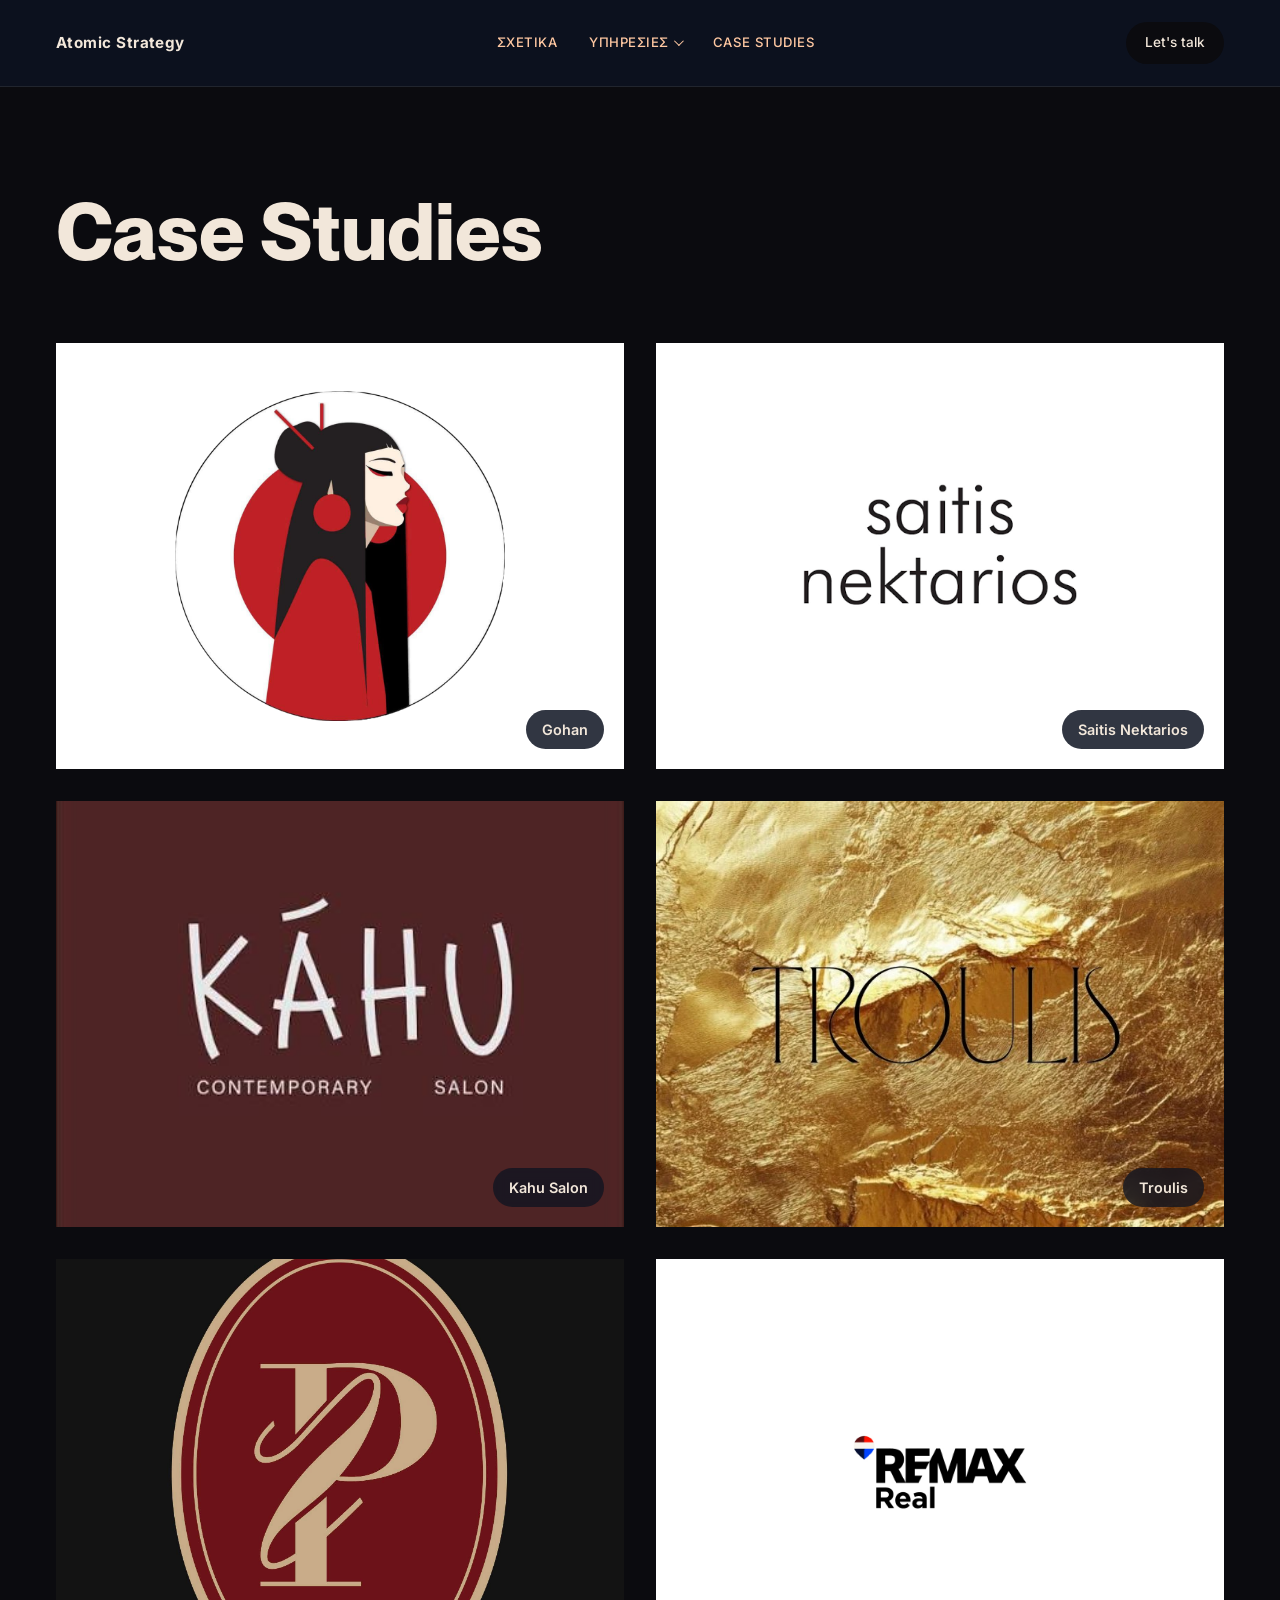
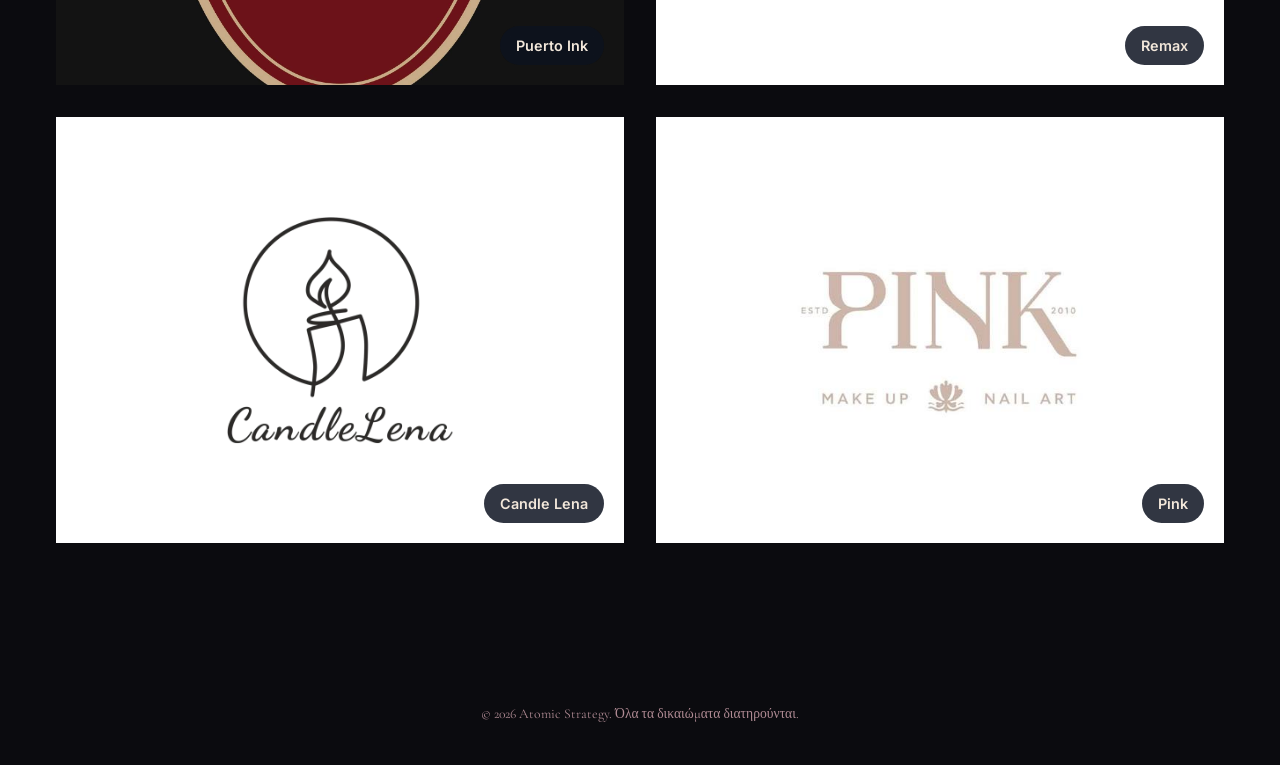
==== commit 8bbdcbc3: "Rebrand palette, swap fonts, restyle icons, fix showcase overlap New "Midnight Coral" palette (Deep " ====
--- a/case-studies.html
+++ b/case-studies.html
@@ -8,8 +8,8 @@
 <link rel="icon" type="image/svg+xml" href="assets/favicon.svg">
 <link rel="preconnect" href="https://fonts.googleapis.com">
 <link rel="preconnect" href="https://fonts.gstatic.com" crossorigin>
-<link href="https://fonts.googleapis.com/css2?family=Inter:wght@400;500;600;700;800&family=Open+Sans:wght@400&display=swap" rel="stylesheet">
-<link rel="stylesheet" href="styles.css?v=202609204">
+<link href="https://fonts.googleapis.com/css2?family=Inter:wght@400;500;600;700;800&family=Cormorant+Garamond:ital,wght@0,400;0,500;0,600;1,400&display=swap" rel="stylesheet">
+<link rel="stylesheet" href="styles.css?v=202609209">
 </head>
 <body>
 
@@ -24,28 +24,28 @@
       <div class="nav-dropdown-panel" id="servicesDropdownPanel" aria-hidden="true">
         <div class="nav-dropdown-grid">
           <a href="service-social-media.html" class="nav-dropdown-item">
-            <span class="nav-dropdown-icon" aria-hidden="true">📱</span>
+            <span class="nav-dropdown-icon" aria-hidden="true"><svg class="icon-svg" viewBox="0 0 24 24" fill="none" stroke="currentColor" stroke-width="1.8" stroke-linecap="round" stroke-linejoin="round" aria-hidden="true"><path d="M21 11.5a8.38 8.38 0 0 1-.9 3.8 8.5 8.5 0 0 1-7.6 4.7 8.38 8.38 0 0 1-3.8-.9L3 21l1.9-5.7a8.38 8.38 0 0 1-.9-3.8 8.5 8.5 0 0 1 4.7-7.6 8.38 8.38 0 0 1 3.8-.9h.5a8.48 8.48 0 0 1 8 8v.5z"/></svg></span>
             <span class="nav-dropdown-text">
               <strong>Διαχείριση Social Media</strong>
               <span>Στρατηγική, παραγωγή και διαχείριση περιεχομένου για Meta &amp; TikTok, προσαρμοσμένα στο brand σου.</span>
             </span>
           </a>
           <a href="service-ads.html" class="nav-dropdown-item">
-            <span class="nav-dropdown-icon" aria-hidden="true">🎯</span>
+            <span class="nav-dropdown-icon" aria-hidden="true"><svg class="icon-svg" viewBox="0 0 24 24" fill="none" stroke="currentColor" stroke-width="1.8" stroke-linecap="round" stroke-linejoin="round" aria-hidden="true"><circle cx="12" cy="12" r="9"/><circle cx="12" cy="12" r="5"/><circle cx="12" cy="12" r="1.2" fill="currentColor" stroke="none"/></svg></span>
             <span class="nav-dropdown-text">
               <strong>Meta &amp; Google Ads</strong>
               <span>Καμπάνιες βασισμένες στο customer funnel, με στοχευμένο retargeting και μηνιαίο reporting.</span>
             </span>
           </a>
           <a href="service-web.html" class="nav-dropdown-item">
-            <span class="nav-dropdown-icon" aria-hidden="true">🖥️</span>
+            <span class="nav-dropdown-icon" aria-hidden="true"><svg class="icon-svg" viewBox="0 0 24 24" fill="none" stroke="currentColor" stroke-width="1.8" stroke-linecap="round" stroke-linejoin="round" aria-hidden="true"><polygon points="13 2 3 14 12 14 11 22 21 10 12 10 13 2"/></svg></span>
             <span class="nav-dropdown-text">
               <strong>Κατασκευή Ιστοσελίδων</strong>
               <span>Γρήγορες, custom ιστοσελίδες φτιαγμένες να μετατρέπουν — όχι απλώς να δείχνουν ωραία.</span>
             </span>
           </a>
           <a href="service-brand-strategy.html" class="nav-dropdown-item">
-            <span class="nav-dropdown-icon" aria-hidden="true">🚀</span>
+            <span class="nav-dropdown-icon" aria-hidden="true"><svg class="icon-svg" viewBox="0 0 24 24" fill="none" stroke="currentColor" stroke-width="1.8" stroke-linecap="round" stroke-linejoin="round" aria-hidden="true"><line x1="7" y1="17" x2="17" y2="7"/><polyline points="7 7 17 7 17 17"/></svg></span>
             <span class="nav-dropdown-text">
               <strong>Brand Strategy</strong>
               <span>Θέση, αφήγηση και ταυτότητα που κάνουν το brand σου να ξεχωρίζει από το πλήθος.</span>
@@ -108,6 +108,6 @@
   <span>© <span id="year"></span> Atomic Strategy. Όλα τα δικαιώματα διατηρούνται.</span>
 </footer>
 
-<script src="script.js?v=202609204"></script>
+<script src="script.js?v=202609209"></script>
 </body>
 </html>
--- a/styles.css
+++ b/styles.css
@@ -1,8 +1,9 @@
 /* =========================================================
    Atomic Strategy — Brand & Marketing Strategy Studio
-   Design system: Yale Blue/Deep Taupe darks, Powder Blue text,
-   Persimmon as the one warm accent
-   Inter (display) + Open Sans (body) + Horizon (wordmark)
+   Design system: Deep Black/Plum darks, Sand text,
+   Coral as the one warm accent
+   PP Neue Montreal (headings) + Cormorant Garamond (body) + Horizon
+   (wordmark) + Inter (display/UI chrome)
    ========================================================= */
 
 @font-face {
@@ -10,6 +11,37 @@
   src: url("fonts/horizon/Horizon.woff2") format("woff2"),
        url("fonts/horizon/Horizon.otf") format("opentype");
   font-weight: 400; font-style: normal; font-display: swap;
+}
+
+@font-face {
+  font-family: "PP Neue Montreal";
+  src: url("fonts/horizon/neue-montreal/ppneuemontreal-thin.otf") format("opentype");
+  font-weight: 100; font-style: normal; font-display: swap;
+}
+@font-face {
+  font-family: "PP Neue Montreal";
+  src: url("fonts/horizon/neue-montreal/ppneuemontreal-book.otf") format("opentype");
+  font-weight: 400; font-style: normal; font-display: swap;
+}
+@font-face {
+  font-family: "PP Neue Montreal";
+  src: url("fonts/horizon/neue-montreal/ppneuemontreal-italic.otf") format("opentype");
+  font-weight: 400; font-style: italic; font-display: swap;
+}
+@font-face {
+  font-family: "PP Neue Montreal";
+  src: url("fonts/horizon/neue-montreal/ppneuemontreal-medium.otf") format("opentype");
+  font-weight: 500; font-style: normal; font-display: swap;
+}
+@font-face {
+  font-family: "PP Neue Montreal";
+  src: url("fonts/horizon/neue-montreal/ppneuemontreal-semibolditalic.otf") format("opentype");
+  font-weight: 600; font-style: italic; font-display: swap;
+}
+@font-face {
+  font-family: "PP Neue Montreal";
+  src: url("fonts/horizon/neue-montreal/ppneuemontreal-bold.otf") format("opentype");
+  font-weight: 700; font-style: normal; font-display: swap;
 }
 
 /* Smooth native crossfade between pages (index ↔ case-studies ↔ the four
@@ -21,52 +53,52 @@
   navigation: auto;
 }
 
-/* Previous accent palette, before the "Skyline Denim" rebrand below —
+/* Previous accent palette, before the "Midnight Coral" rebrand below —
    kept here for an easy rollback if needed:
-   --bg-deep: #450920; --bg-base: #450920;
-   --bg-raised: #a53860; --bg-raised-2: #b8496b;
-   --border-soft: rgba(249, 219, 189, 0.09); --border-strong: rgba(249, 219, 189, 0.2);
-   --amber: #ffa5ab; --amber-bright: #ffc2c6; --amber-dim: #e08890;
-   --amber-glow: rgba(255, 165, 171, 0.28); --accent-ink: #450920;
-   --magenta: #f9dbbd; --magenta-bright: #fce8d4;
-   --magenta-glow: rgba(249, 219, 189, 0.25);
-   --yellow: #ffa5ab; --yellow-glow: rgba(255, 165, 171, 0.22);
-   --text-primary: #f9dbbd; --text-secondary: #da627d; --text-muted: #8a5a68;
+   --bg-deep: #285185; --bg-base: #285185;
+   --bg-raised: #6f4849; --bg-raised-2: #8d6667;
+   --border-soft: rgba(204, 217, 226, 0.09); --border-strong: rgba(204, 217, 226, 0.2);
+   --amber: #d67940; --amber-bright: #f4975e; --amber-dim: #b66736;
+   --amber-glow: rgba(214, 121, 64, 0.28); --accent-ink: #1c2f4d;
+   --magenta: #ccd9e2; --magenta-bright: #dbe8f1;
+   --magenta-glow: rgba(204, 217, 226, 0.25);
+   --yellow: #d67940; --yellow-glow: rgba(214, 121, 64, 0.22);
+   --text-primary: #ccd9e2; --text-secondary: #ad8384; --text-muted: #7a95b4;
 */
 :root {
-  /* "Skyline Denim" palette — Yale Blue/Deep Taupe backgrounds, Powder
-     Blue text, Persimmon as the one warm accent */
-  --bg-deep: #285185;    /* Yale Blue */
-  --bg-base: #285185;
-  --bg-raised: #6f4849;  /* Deep Taupe */
-  --bg-raised-2: #8d6667; /* lighter Deep Taupe, for a second raised layer */
-  --border-soft: rgba(204, 217, 226, 0.09);
-  --border-strong: rgba(204, 217, 226, 0.2);
-
-  /* Persimmon — the one warm accent */
-  --amber: #d67940;
-  --amber-bright: #f4975e;
-  --amber-dim: #b66736;
-  --amber-glow: rgba(214, 121, 64, 0.28);
-  --accent-ink: #1c2f4d; /* dark ink for text on accent (Persimmon) surfaces */
-
-  /* Secondary accent for kickers, badges & doodles — Powder Blue, the
-     cool counterpoint to the Persimmon primary accent */
-  --magenta: #ccd9e2;
-  --magenta-bright: #dbe8f1;
-  --magenta-glow: rgba(204, 217, 226, 0.25);
-  --yellow: #d67940;
-  --yellow-glow: rgba(214, 121, 64, 0.22);
+  /* "Midnight Coral" palette — Deep Black/Plum backgrounds, Sand text,
+     Coral as the one warm accent, Peach as its softer counterpoint */
+  --bg-deep: #0b0b0f;    /* Deep Black */
+  --bg-base: #0b0b0f;
+  --bg-raised: #6d2e4e;  /* Plum */
+  --bg-raised-2: #864767; /* lighter Plum, for a second raised layer */
+  --border-soft: rgba(242, 231, 218, 0.09);
+  --border-strong: rgba(242, 231, 218, 0.2);
+
+  /* Coral — the one warm accent */
+  --amber: #ff6f61;
+  --amber-bright: #ff887a;
+  --amber-dim: #e65648;
+  --amber-glow: rgba(255, 111, 97, 0.28);
+  --accent-ink: #0b0b0f; /* Deep Black text on accent (Coral) surfaces */
+
+  /* Secondary accent for kickers, badges & doodles — Peach, the softer
+     counterpoint to the Coral primary accent */
+  --magenta: #ffc8a2;
+  --magenta-bright: #ffdfb9;
+  --magenta-glow: rgba(255, 200, 162, 0.25);
+  --yellow: #ff6f61;
+  --yellow-glow: rgba(255, 111, 97, 0.22);
 
   /* Text */
-  --text-primary: #ccd9e2;   /* Powder Blue */
-  --text-secondary: #ad8384; /* dusty rose-taupe */
-  --text-muted: #7a95b4;
+  --text-primary: #f2e7da;   /* Sand */
+  --text-secondary: #ffc8a2; /* Peach */
+  --text-muted: #b08b94;
 
   --font-display: "Inter", "Segoe UI", sans-serif;
-  --font-body: "Open Sans", "Segoe UI", sans-serif;
+  --font-body: "Cormorant Garamond", Georgia, serif;
   --font-wordmark: "Horizon", var(--font-display);
-  --font-heading: "Helvetica Neue", Arial, sans-serif;
+  --font-heading: "PP Neue Montreal", "Helvetica Neue", Arial, sans-serif;
 
   --radius-md: 14px;
   --radius-lg: 22px;
@@ -294,21 +326,21 @@
 }
 
 /* The nav "Let's talk" CTA specifically — matches the hero/dark theme's
-   own Yale Blue rather than standing out in the accent color, so it reads
+   own Deep Black rather than standing out in the accent color, so it reads
    as part of the surrounding chrome instead of a pop-color button.
-   Hardcoded to the dark-theme blue (not var(--bg-*), which further
+   Hardcoded to the dark-theme black (not var(--bg-*), which further
    down the page resolves to the light theme's white — see #services
    etc.) since this button appears both there and in the still-dark
    hero/floating-nav. */
 .btn-cta-violet {
-  background: #285185;
-  color: #ccd9e2;
+  background: #0b0b0f;
+  color: #f2e7da;
   box-shadow: none;
 }
 
 .btn-cta-violet:hover {
-  background: #34659e;
-  box-shadow: 0 8px 20px rgba(40, 81, 133, 0.4);
+  background: #1e1a20;
+  box-shadow: 0 8px 20px rgba(11, 11, 15, 0.4);
 }
 
 .btn-ghost {
@@ -410,6 +442,11 @@
   transform: translateX(-50%);
   z-index: 2;
   display: flex;
+  /* Without this, flex's default align-items: stretch lets the
+     .nav-dropdown wrapper (taller than a plain <a>, thanks to the
+     trigger's chevron) stretch the whole flex row, sitting its button
+     text lower than the other links' top-aligned baseline. */
+  align-items: center;
   gap: clamp(20px, 3vw, 36px);
 }
 
@@ -608,6 +645,17 @@
   font-size: 1.2rem;
   line-height: 1;
   margin-top: 2px;
+  color: var(--amber);
+}
+
+/* Shared by .nav-dropdown-icon and .service-icon — sized in em off
+   whichever parent's own font-size, matching how the emoji they replaced
+   used to scale, with color coming from currentColor -> the parent's
+   color: var(--amber) above / on .service-icon. */
+.icon-svg {
+  width: 1em;
+  height: 1em;
+  display: block;
 }
 
 .nav-dropdown-text {
@@ -872,12 +920,8 @@
 }
 
 .hero-title {
-  /* Inter at its heaviest weight instead of the generic Helvetica Neue
-     heading font — more character for the one line on the page meant to
-     grab attention, with no extra font load since Inter's already here
-     for the nav/buttons. */
-  font-family: var(--font-display);
-  font-weight: 800;
+  /* No font-family/weight override here any more — falls through to the
+     h1 base rule's var(--font-heading), now PP Neue Montreal. */
   font-size: clamp(2.6rem, 6vw, 4.6rem);
   color: #fff;
   letter-spacing: -0.02em;
@@ -1127,6 +1171,15 @@
      dockVideoIntoTarget isn't enough on its own to un-set that. */
   height: auto;
   aspect-ratio: 16 / 9;
+  /* A quick overshoot pop right as it docks — reads as the panel
+     "clicking" into place rather than just quietly stopping. */
+  animation: video-dock-snap 0.5s cubic-bezier(0.34, 1.56, 0.64, 1);
+}
+
+@keyframes video-dock-snap {
+  0% { transform: scale(0.92); }
+  55% { transform: scale(1.035); }
+  100% { transform: scale(1); }
 }
 
 .hero-video-frame.is-landed .hero-video-overlay {
@@ -1185,42 +1238,33 @@
   left: 50%;
   transform: translate(-50%, -50%);
   z-index: 3;
-  width: min(1100px, calc(100% - 80px));
+  width: min(700px, calc(100% - 80px));
   opacity: 0;
-  /* Grid, not flex: "Δες" and "πώς δουλεύουμε" are very different widths,
-     so space-between (or any flex-grow split) would shift the middle
-     column off true center by however much those two labels differ. Two
-     equal 1fr side columns center the middle column exactly regardless
-     of what's in the side ones. */
-  display: grid;
-  grid-template-columns: 1fr auto 1fr;
+  /* Caption sits below the video now, not flanking it — during the
+     shrink, the labels used to sit at a fixed spot the video would
+     briefly pass under/through mid-scroll before settling beside it;
+     stacking them removes that overlap entirely at every scroll point. */
+  display: flex;
+  flex-direction: column;
   align-items: center;
-  gap: clamp(16px, 4vw, 48px);
+  gap: clamp(16px, 3vw, 28px);
+}
+
+.video-showcase-caption {
+  display: flex;
+  flex-wrap: wrap;
+  justify-content: center;
+  gap: 0.4em;
+  margin: 0;
 }
 
 .video-showcase-label {
-  /* Capped width forces long labels (e.g. "πώς δουλεύουμε") to wrap
-     reliably instead of overflowing sideways into the video — a bare 1fr
-     grid track only guarantees room for the longest unbroken word, not
-     the whole phrase, so without this a long enough label could still
-     spill over the video's edge at some viewport widths. */
-  max-width: 200px;
   font-family: var(--font-display);
   font-weight: 700;
   font-size: clamp(1.4rem, 2.6vw, 2.2rem);
   line-height: 1.15;
   letter-spacing: -0.01em;
   color: var(--text-primary);
-}
-
-.video-showcase-label:first-child {
-  justify-self: end;
-  text-align: right;
-}
-
-.video-showcase-label:last-child {
-  justify-self: start;
-  text-align: left;
 }
 
 .video-panel-target {
@@ -1366,16 +1410,16 @@
 #contact {
   --bg-deep: #fff;
   --bg-base: #fff;
-  --bg-raised: #eef2f5;
-  --bg-raised-2: #e2e9ee;
-  --border-soft: rgba(40, 81, 133, 0.08);
-  --border-strong: rgba(40, 81, 133, 0.18);
-  --magenta: #6f4849;
-  --magenta-bright: #285185;
-  --magenta-glow: rgba(40, 81, 133, 0.12);
-  --text-primary: #183150;
-  --text-secondary: #6f4849;
-  --text-muted: #9c9195;
+  --bg-raised: #f7f0e8;
+  --bg-raised-2: #f0e4d6;
+  --border-soft: rgba(11, 11, 15, 0.08);
+  --border-strong: rgba(11, 11, 15, 0.18);
+  --magenta: #6d2e4e;
+  --magenta-bright: #0b0b0f;
+  --magenta-glow: rgba(11, 11, 15, 0.12);
+  --text-primary: #0b0b0f;
+  --text-secondary: #6d2e4e;
+  --text-muted: #9c8189;
   --shadow-soft: 0 20px 60px rgba(0, 0, 0, 0.08);
   background: var(--bg-base);
   color: var(--text-primary);
@@ -1472,6 +1516,7 @@
 .service-icon {
   font-size: 1.6rem;
   margin-bottom: 14px;
+  color: var(--amber);
 }
 
 .service-card h3 {
